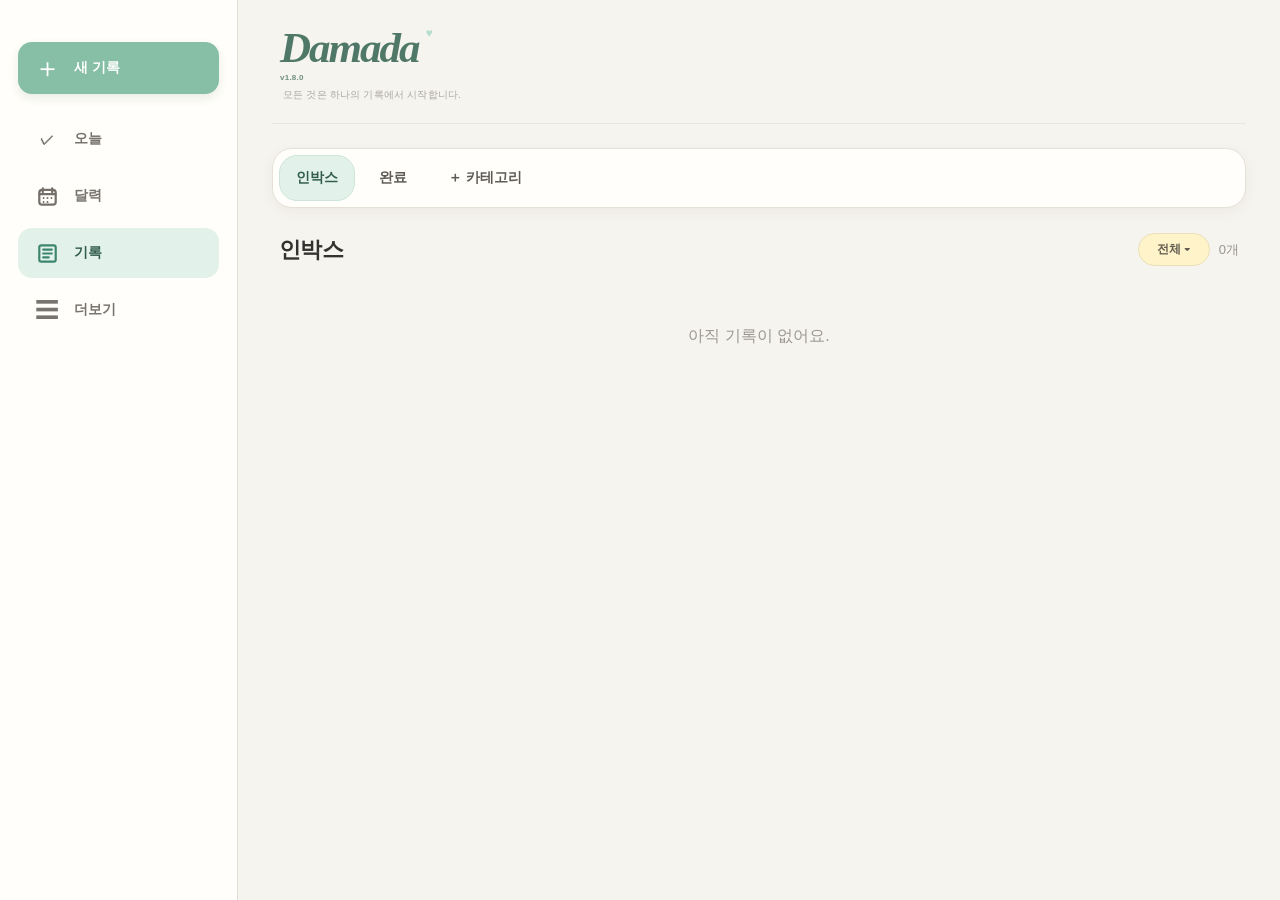
==== index.html @ bddc5efb "Bump today thumbnail assets" ====
<!doctype html><html lang="ko"><head><meta charset="utf-8"><meta name="viewport" content="width=device-width,initial-scale=1,viewport-fit=cover"><meta name="theme-color" content="#abd5c2"><title>담다 v1.8.0</title><link rel="manifest" href="/manifest.webmanifest?v=1305"><link rel="stylesheet" href="/jjongkeep.css?v=1403"><link rel="stylesheet" href="/calendar-insights.css?v=1380"><link rel="stylesheet" href="/mandalart-v142.css?v=1480"><link rel="stylesheet" href="/glass-ui.css?v=1821"><link rel="icon" href="/icons/icon-192.png?v=2"><link rel="apple-touch-icon" href="/icons/icon-192.png?v=2"></head><body><main class="app"><header class="top"><div><h1><span class="brand-name">Damada</span><small>v1.8.0</small></h1><p>모든 것은 하나의 기록에서 시작합니다.</p></div><div class="top-actions"><button id="moreOpen" type="button" aria-label="더보기">⋯</button><button id="thoughtOpen" type="button">생각정리</button><button id="calendarOpen" type="button">달력</button><button id="newRecord" class="primary" type="button">＋ 새 기록</button></div></header><section id="normalView"><nav id="categories" class="categories"></nav><section class="records-head"><strong id="viewTitle">인박스</strong><div class="head-actions"><span id="recordCount">0개</span></div></section></section><section id="todayView" class="today-view hidden"><div class="today-head"><div><strong id="todayTitle">오늘</strong><span id="todayProgress">0 / 0 완료</span></div></div><div id="todayList" class="today-list"></div><div id="todayEmpty" class="empty">오늘 할 일이 없어요.</div></section><section id="thoughtView" class="thought-view hidden"><div class="thought-top"><button id="thoughtBack" type="button">← 돌아가기</button><strong>생각정리</strong></div><div class="thought-intro"><strong>머릿속에 있는 걸 먼저 꺼내세요.</strong><p>정리하려고 하지 말고 생각나는 대로 한 줄씩 적어보세요.</p><div class="thought-timer"><span id="thoughtTimer">03:00</span><button id="thoughtTimerToggle" type="button">시작</button><button id="thoughtTimerReset" type="button">초기화</button></div></div><div id="thoughtInputs" class="thought-inputs"></div><button id="thoughtAdd" type="button">＋ 생각 한 줄 추가</button><button id="thoughtDone" class="primary thought-done" type="button">다 꺼냈어</button></section><section id="calendarView" class="calendar-view hidden"><div class="calendar-top"><button id="calendarBack" type="button">← 돌아가기</button><strong id="calendarTitle"></strong></div><div class="calendar-mode"><button id="calendarMonthMode" class="active" type="button">월간</button><button id="calendarWeekMode" type="button">주간</button></div><div class="calendar-nav"><button id="calendarPrev" type="button">‹</button><strong id="calendarRangeTitle"></strong><button id="calendarNext" type="button">›</button></div><div class="calendar-weekdays"><span>일</span><span>월</span><span>화</span><span>수</span><span>목</span><span>금</span><span>토</span></div><div id="calendarGrid" class="calendar-grid"></div><div class="calendar-list-head"><div class="calendar-list-summary"><strong id="calendarListTitle">이번 달 기록</strong><span id="calendarCount">0개</span></div><div class="calendar-list-actions"><button id="calendarToday" type="button">오늘</button><button id="calendarAdd" class="primary" type="button">＋ 등록</button></div></div></section><div id="bulkBar" class="bulk-bar hidden"><span id="selectedCount">0개 선택</span><button id="bulkCancel" type="button">취소</button><button id="bulkDelete" type="button" class="danger">삭제</button></div><section id="list" class="list"></section><div id="empty" class="empty">아직 기록이 없어요.</div></main><nav class="bottom-nav" aria-label="주요 메뉴"><button id="bottomToday" type="button"><span class="nav-icon">✓</span><span>오늘</span></button><button id="bottomCalendar" type="button"><span class="nav-icon"><svg class="nav-svg" viewBox="0 0 32 32" aria-hidden="true"><rect x="5.5" y="7.5" width="21" height="19" rx="3.5" fill="none" stroke="currentColor" stroke-width="2.2"/><path d="M10 5.5v5M22 5.5v5M5.8 13h20.4" fill="none" stroke="currentColor" stroke-width="2.2" stroke-linecap="round"/><circle cx="11" cy="18" r="1.25" fill="currentColor"/><circle cx="16" cy="18" r="1.25" fill="currentColor"/><circle cx="21" cy="18" r="1.25" fill="currentColor"/><circle cx="11" cy="23" r="1.25" fill="currentColor"/><circle cx="16" cy="23" r="1.25" fill="currentColor"/></svg></span><span>달력</span></button><button id="bottomRecords" class="active" type="button"><span class="nav-icon"><svg class="nav-svg" viewBox="0 0 32 32" aria-hidden="true"><path d="M8 5.5h16a2.5 2.5 0 0 1 2.5 2.5v16a2.5 2.5 0 0 1-2.5 2.5H8A2.5 2.5 0 0 1 5.5 24V8A2.5 2.5 0 0 1 8 5.5Z" fill="none" stroke="currentColor" stroke-width="2.2"/><path d="M10.5 11h11M10.5 16h11M10.5 21h7" fill="none" stroke="currentColor" stroke-width="2.2" stroke-linecap="round"/></svg></span><span>기록</span></button><button id="bottomNew" type="button"><span class="nav-icon">＋</span><span>새 기록</span></button><button id="bottomMore" type="button"><span class="nav-icon">☰</span><span>더보기</span></button></nav><div id="editor" class="modal hidden" role="dialog" aria-modal="true"><div class="editor"><header><strong id="editorTitle">새 기록</strong><div class="editor-header-actions"><button id="closeEditor" type="button" class="round">✕</button><button id="saveRecord" type="button" class="primary">저장</button></div></header><div id="blocks" class="blocks"></div><div class="add-blocks"><button id="addText" type="button">＋ 글</button><label>＋ 사진<input id="addImage" type="file" accept="image/*" multiple hidden></label></div><div class="editor-fields"><label class="today-task-field">오늘 할 일 <span><input id="todayTask" type="checkbox"> 오늘에 표시</span></label><label>반복 <select id="repeatRule"><option value="none">안 함</option><option value="daily">매일</option></select></label><label>카테고리 <select id="categorySelect"><option value="">인박스 (미지정)</option></select></label><label>시작 날짜 · 시간 <input id="recordStartDate" type="datetime-local"></label><label>끝 날짜 · 시간 <input id="recordEndDate" type="datetime-local"></label></div><footer><button id="deleteRecord" type="button" class="danger">삭제</button></footer></div></div><div id="categoryDialog" class="modal hidden"><div class="category-dialog"><header><strong>카테고리 관리</strong><button id="closeCategories" type="button" class="round">✕</button></header><div id="categoryManage"></div><div class="category-new"><input id="newCategoryName" placeholder="새 카테고리 이름"><button id="addCategory" type="button" class="primary">추가</button></div></div></div><div id="toast" class="toast"></div><script src="/jjongkeep.js?v=1363"></script><script src="/card-tools.js?v=1371"></script><script src="/today-view.js?v=1004"></script><script src="/card-view.js?v=1820"></script><script src="/swipe-calendar.js?v=1620"></script><script src="/thought-organizer.js?v=1303"></script><script src="/date-picker.js?v=1341"></script><script src="/mandalart.js?v=14110"></script><script src="/more-tools.js?v=1810"></script><script>(()=>{const grid=document.getElementById('calendarGrid');if(grid){const sync=()=>grid.querySelectorAll('.day-count').forEach(el=>{const n=parseInt(el.textContent,10);if(Number.isFinite(n))el.dataset.count=String(n)});new MutationObserver(sync).observe(grid,{childList:true,subtree:true});sync()}const records=document.getElementById('bottomRecords'),calendar=document.getElementById('bottomCalendar'),newBtn=document.getElementById('bottomNew'),more=document.getElementById('bottomMore');const setActive=name=>{records?.classList.toggle('active',name==='records');calendar?.classList.toggle('active',name==='calendar')};records?.addEventListener('click',()=>{if(!document.getElementById('calendarView')?.classList.contains('hidden'))document.getElementById('calendarBack')?.click();else if(!document.getElementById('thoughtView')?.classList.contains('hidden'))document.getElementById('thoughtBack')?.click();setActive('records')});calendar?.addEventListener('click',()=>{if(document.getElementById('calendarView')?.classList.contains('hidden'))document.getElementById('calendarOpen')?.click();setActive('calendar')});newBtn?.addEventListener('click',()=>document.getElementById('newRecord')?.click());more?.addEventListener('click',()=>document.getElementById('moreOpen')?.click());document.getElementById('calendarOpen')?.addEventListener('click',()=>{setActive('calendar');requestAnimationFrame(()=>window.scrollTo({top:0,left:0,behavior:'auto'}))});document.getElementById('calendarBack')?.addEventListener('click',()=>setActive('records'))})();</script></body></html>
---- jjongkeep.css ----
*{box-sizing:border-box}html,body{margin:0;background:#f6f7f3;color:#202521;font-family:Arial,'Noto Sans KR',sans-serif}button,input,textarea,select{font:inherit}.app{max-width:760px;margin:auto;padding:20px 14px 80px}.top{display:flex;justify-content:space-between;gap:12px;align-items:center}.top h1{margin:0;font-size:29px}.top small{font-size:14px;color:#8a918c}.top p{margin:5px 0;color:#747d76;font-size:13px}.top-actions{display:flex;gap:7px;align-items:center;flex-wrap:nowrap}.top-actions>button{height:42px;white-space:nowrap;display:flex;align-items:center;justify-content:center}.top-actions>button:not(.primary){border:1px solid #dce2dc;background:#fff;border-radius:14px;padding:0 13px;font-weight:800;color:#536057}.top-actions>.primary{padding:0 14px}.primary{border:0;background:#234734;color:#fff;border-radius:14px;padding:11px 14px;font-weight:800}.danger{border:0;background:#f8e8e8;color:#8a3434;border-radius:12px;padding:10px}.categories{display:flex;gap:7px;overflow-x:auto;overflow-y:hidden;margin:18px 0 12px;scrollbar-width:none;-ms-overflow-style:none}.categories::-webkit-scrollbar{display:none;width:0;height:0}.categories button{white-space:nowrap;border:1px solid #dce2dc;background:#fff;border-radius:999px;padding:9px 12px;font-weight:800;color:#536057}.categories button.active{background:#234734;color:#fff;border-color:#234734}.records-head{display:flex;justify-content:space-between;align-items:center;margin:16px 2px 10px}.records-head span{font-size:13px;color:#7c847e}.head-actions{display:flex;align-items:center;gap:9px}.priority-filter{min-width:72px;border:1px solid #dce2dc;background:#fff;border-radius:999px;padding:7px 10px;font-size:12px;font-weight:800;color:#536057}.priority-hidden{display:none!important}.bulk-bar{display:flex;align-items:center;justify-content:flex-end;gap:8px;margin:8px 0 12px;position:sticky;top:8px;z-index:30;background:#f6f7f3;padding:8px;border-radius:12px}.bulk-bar span{margin-right:auto;font-weight:800}.bulk-bar button{border:1px solid #dce2dc;background:#fff;border-radius:10px;padding:8px 11px}.list{display:grid;gap:11px}.record{position:relative;background:#fff;border:1px solid #dfe5df;border-radius:19px;padding:14px;transition:border-color .15s,box-shadow .15s}.record.selected{border:2px solid #234734;box-shadow:0 0 0 3px rgba(35,71,52,.12)}.record-content{overflow:hidden}.record-content.card-view-pending{max-height:260px}.record-content.collapsible.collapsed{max-height:260px;position:relative}.record-content.collapsible.collapsed:after{content:'';position:absolute;left:0;right:0;bottom:0;height:48px;background:linear-gradient(transparent,#fff);pointer-events:none}.block-text{white-space:pre-wrap;line-height:1.62;font-size:16px;margin:3px 0 10px;overflow-wrap:anywhere}.block-text a{color:#163eaa}.block-image{display:block;width:100%;max-height:480px;object-fit:contain;background:#f2f4f2;border-radius:13px;margin:8px 0}.card-photo-strip{display:flex;overflow-x:auto;overflow-y:hidden;gap:8px;scroll-snap-type:x mandatory;overscroll-behavior-x:contain;touch-action:pan-x pan-y;margin:0 0 10px;scrollbar-width:none}.card-photo-strip::-webkit-scrollbar{display:none}.card-photo-strip .block-image{flex:0 0 100%;width:100%;margin:0;scroll-snap-align:start;scroll-snap-stop:always}.meta{font-size:11px;color:#8b928d;margin-top:10px}.card-actions{display:flex;justify-content:flex-end;gap:7px;flex-wrap:wrap;margin-top:12px}.card-actions button{border:1px solid #dce2dc;background:#f8faf8;border-radius:999px;padding:8px 11px;font-weight:800;font-size:13px}.card-actions .priority-quick{width:58px;text-align:center;padding-left:6px;padding-right:6px}.card-actions .priority-quick[data-priority="4"]{background:#fbe5e5;border-color:#e5a4a4;color:#9b2929}.card-actions .priority-quick[data-priority="3"]{background:#fff0dd;border-color:#e8bd83;color:#8b5615}.card-actions .priority-quick[data-priority="2"]{background:#fff8d9;border-color:#dfcf7b;color:#77651a}.card-actions .priority-quick[data-priority="1"]{background:#e9f3ea;border-color:#a9c9ad;color:#3e6844}.card-actions .priority-quick[data-priority="0"]{background:#f2f3f2;border-color:#d5d9d6;color:#7a827c}.card-select{display:flex;align-items:center;gap:6px;margin-bottom:10px;font-size:13px;font-weight:800;color:#536057}.empty{text-align:center;color:#858d87;padding:50px}.hidden{display:none!important}.thought-view{margin-top:18px}.thought-top{display:flex;align-items:center;gap:12px;margin-bottom:14px}.thought-top button,.thought-timer button,.thought-view>button{border:1px solid #dce2dc;background:#fff;border-radius:12px;padding:10px 12px;font-weight:800;color:#536057}.thought-top strong{font-size:20px}.thought-intro{background:#fff;border:1px solid #dfe5df;border-radius:19px;padding:17px;margin-bottom:12px}.thought-intro>strong{font-size:18px}.thought-intro p,.thought-sort-head p{color:#747d76;line-height:1.55;margin:7px 0 14px}.thought-timer{display:flex;align-items:center;gap:8px}.thought-timer span{font-size:25px;font-weight:800;margin-right:auto;font-variant-numeric:tabular-nums}.thought-inputs{display:grid;gap:10px}.thought-dump{width:100%;min-height:48vh;resize:vertical;border:1px solid #dce2dc;background:#fff;border-radius:18px;padding:16px;line-height:1.75;font-size:17px;outline:0}.thought-sort-head{padding:6px 3px}.thought-sort-head strong{font-size:18px}.thought-sort-card{background:#fff;border:1px solid #dfe5df;border-radius:17px;padding:12px;transition:.2s}.thought-sort-card.needs-choice{border-color:#b95b5b;box-shadow:0 0 0 3px #f5dede}.thought-sort-text{width:100%;border:0;resize:vertical;min-height:55px;outline:0;line-height:1.55;background:transparent}.thought-sort-options{display:flex;gap:6px;flex-wrap:wrap;margin-top:8px}.thought-sort-options button{border:1px solid #dce2dc;background:#f8faf8;border-radius:999px;padding:8px 10px;font-size:12px;font-weight:800;color:#536057}.thought-sort-options button.active{background:#234734;color:#fff;border-color:#234734}.thought-view>#thoughtAdd{width:100%;margin-top:9px}.thought-view>#thoughtDone{display:block;width:100%;margin-top:16px;background:#234734;color:#fff;border-color:#234734;padding:14px}.calendar-view{margin-top:18px}.calendar-top,.calendar-nav,.calendar-mode,.calendar-list-head{display:flex;align-items:center;gap:8px}.calendar-top{flex-wrap:wrap}.calendar-top #calendarTitle{margin-right:auto;font-size:18px}.calendar-top button,.calendar-nav button,.calendar-mode button{border:1px solid #dce2dc;background:#fff;border-radius:11px;padding:9px 11px;font-weight:800;color:#536057}.calendar-top .primary{background:#234734;color:#fff;border-color:#234734}.calendar-mode{margin:14px 0 8px}.calendar-mode button.active{background:#234734;color:#fff;border-color:#234734}.calendar-nav{justify-content:space-between;margin:10px 0}.calendar-nav strong{font-size:19px}.calendar-weekdays,.calendar-grid{display:grid;grid-template-columns:repeat(7,1fr);gap:4px}.calendar-weekdays span{text-align:center;font-size:11px;color:#89908b;padding:5px 0}.calendar-day{min-height:52px;border:1px solid #e1e6e1;background:#fff;border-radius:11px;padding:6px 3px 15px;text-align:center;position:relative}.calendar-day.other{opacity:.38}.calendar-day.today{border-color:#234734}.calendar-day.selected{background:#e8f0ea;border-color:#234734;font-weight:800}.calendar-day.has-record:after{content:'';position:absolute;width:5px;height:5px;border-radius:50%;background:#234734;left:50%;bottom:5px;transform:translateX(-50%)}.calendar-day .day-count{position:absolute;left:2px;right:2px;bottom:7px;display:block;font-size:8px;line-height:1;color:#6e776f;margin:0;white-space:nowrap}.calendar-day.has-record .day-count{bottom:13px}.calendar-list-head{justify-content:space-between;margin:18px 2px 10px}.calendar-list-head span{font-size:13px;color:#7c847e}.modal{position:fixed;inset:0;z-index:80;background:#10151070;display:flex;align-items:center;justify-content:center;padding:10px}.modal>.editor{width:100vw;max-width:none;height:100dvh;max-height:none;overflow:hidden;background:#fff;border-radius:0;padding:0;box-shadow:none;display:grid;grid-template-rows:auto 1fr auto}.editor>header{display:flex;justify-content:space-between;align-items:center;margin:0;padding:max(16px,env(safe-area-inset-top)) 18px 12px;border-bottom:1px solid #edf0ed}.editor>header strong{font-size:22px}.editor>header .round{width:42px;height:42px;font-size:20px}.editor-header-actions{display:flex;align-items:center;gap:8px}.editor-header-actions #saveRecord{height:42px;padding:0 16px;white-space:nowrap}.editor>.blocks{display:grid;align-content:start;gap:12px;max-height:none;overflow:auto;padding:18px 18px 12px}.edit-block{border:1px solid #e1e5e1;border-radius:15px;padding:11px;background:#fafbfa}.edit-block textarea{width:100%;min-height:32vh;border:0;background:transparent;outline:0;resize:vertical;line-height:1.7;font-size:18px}.edit-block img{width:100%;max-height:42vh;object-fit:contain}.block-controls{display:flex;justify-content:flex-end;gap:5px;margin-top:5px}.block-controls button{border:0;background:#edf1ed;border-radius:9px;padding:7px 10px}.editor>.add-blocks,.editor>.editor-fields,.editor>footer{margin-left:18px;margin-right:18px}.add-blocks{display:flex;gap:8px;margin-top:10px;margin-bottom:10px}.add-blocks button,.add-blocks label{flex:1;text-align:center;border:1px dashed #aebbb1;background:#f5f8f5;border-radius:13px;padding:11px;font-weight:800}.editor-fields{display:grid;grid-template-columns:1fr 1fr;gap:8px}.editor-fields label{font-size:12px;font-weight:800;color:#68716a}.editor-fields select,.editor-fields input{display:block;width:100%;margin-top:5px;padding:10px;border:1px solid #dce2dc;border-radius:11px;background:#fff}.editor>footer{display:flex;justify-content:flex-start;gap:10px;margin-top:12px;margin-bottom:0;padding:12px 0 calc(12px + env(safe-area-inset-bottom));background:#fff;border-top:1px solid #e8ece8}.category-dialog{width:min(680px,100%);max-height:94vh;overflow:auto;background:#fff;border-radius:22px;padding:17px;box-shadow:0 25px 80px #0004}.category-dialog header{display:flex;justify-content:space-between;align-items:center;margin-bottom:14px}.round{border:0;border-radius:50%;width:38px;height:38px;background:#edf1ed}.cat-row{display:flex;gap:7px;margin:7px 0}.cat-row input,.category-new input{flex:1;padding:10px;border:1px solid #dce2dc;border-radius:11px}.cat-row button{border:0;border-radius:10px;padding:8px;background:#f8e8e8;color:#8a3434}.category-new{display:flex;gap:7px;margin-top:14px}.damda-date-picker{position:fixed;inset:0;z-index:180;background:#10151070;display:flex;align-items:flex-end;justify-content:center}.damda-date-box{width:min(680px,100%);background:#fff;border-radius:24px 24px 0 0;padding:18px 16px calc(18px + env(safe-area-inset-bottom));box-shadow:0 -12px 45px #0002}.damda-date-box>header,.damda-date-box>footer,.dp-nav,.dp-time,.dp-time>div{display:flex;align-items:center}.damda-date-box>header{justify-content:space-between;margin-bottom:12px}.damda-date-box>header strong{font-size:19px}.damda-date-box>header button,.dp-nav button{border:0;background:#edf1ed;border-radius:50%;width:38px;height:38px;font-weight:800}.dp-nav{justify-content:space-between;margin-bottom:8px}.dp-nav strong{font-size:18px}.dp-week,.dp-grid{display:grid;grid-template-columns:repeat(7,1fr);gap:4px}.dp-week span{text-align:center;color:#89908b;font-size:11px;padding:6px 0}.dp-grid button{border:0;background:#fff;border-radius:50%;aspect-ratio:1;min-height:38px;font-weight:700}.dp-grid button.other{color:#c1c6c2}.dp-grid button.selected{background:#234734;color:#fff}.dp-time{justify-content:space-between;border-top:1px solid #edf0ed;margin-top:10px;padding:14px 2px}.dp-time>div{gap:7px}.dp-time select{padding:10px;border:1px solid #dce2dc;border-radius:11px;background:#fff}.damda-date-box>footer{gap:8px}.damda-date-box>footer button{flex:1;border:1px solid #dce2dc;background:#fff;border-radius:13px;padding:12px;font-weight:800}.damda-date-box>footer .primary{background:#234734;color:#fff;border-color:#234734}.quick-sheet-wrap{position:fixed;inset:0;z-index:150;background:#10151070;display:flex;align-items:flex-end;justify-content:center}.quick-sheet{width:min(680px,100%);background:#fff;border-radius:22px 22px 0 0;padding:18px;display:grid;gap:9px;max-height:75vh;overflow:auto}.quick-sheet strong{font-size:18px;margin:2px 3px 6px}.quick-sheet button{border:1px solid #dce2dc;background:#fff;border-radius:13px;padding:13px;text-align:left;font-weight:800}.quick-sheet button.active{background:#e8f0ea;border-color:#234734;color:#234734}.quick-sheet .quick-sheet-cancel{text-align:center;margin-top:4px;background:#f5f6f4}.more-overlay{position:fixed;inset:0;z-index:220;background:#10151070;display:flex;align-items:flex-end;justify-content:center}.more-panel{width:min(680px,100%);max-height:88dvh;overflow:auto;background:#f9faf8;border-radius:24px 24px 0 0;padding:18px 16px calc(18px + env(safe-area-inset-bottom));box-shadow:0 -12px 45px #0002}.more-panel>header{display:flex;align-items:center;justify-content:space-between;margin-bottom:14px}.more-panel>header strong{font-size:19px}.more-menu,.more-manage{display:grid;gap:9px}.more-menu button,.more-manage button,.more-manage label{border:1px solid #dce2dc;background:#fff;border-radius:14px;padding:14px;text-align:left;font-weight:800;color:#39463e}.more-search input{width:100%;border:1px solid #dce2dc;background:#fff;border-radius:14px;padding:13px 14px;outline:0;font-size:16px}.more-search-result{display:grid;gap:9px;margin-top:12px}.more-search-result>p,.more-manage p,.more-manage small{color:#747d76;line-height:1.55}.search-hit{background:#fff;border:1px solid #dfe5df;border-radius:15px;padding:13px}.search-hit>div{white-space:pre-wrap;line-height:1.55;max-height:150px;overflow:hidden}.search-hit small{display:block;color:#8b928d;margin-top:8px}.more-manage label{cursor:pointer}.mandalart-overlay{position:fixed;inset:0;z-index:230;background:#f6f7f3;overflow:auto}.mandalart-panel{max-width:760px;min-height:100dvh;margin:auto;padding:18px 14px 30px}.mandalart-panel>header{display:flex;align-items:center;gap:12px;margin-bottom:14px}.mandalart-panel>header button{border:1px solid #dce2dc;background:#fff;border-radius:12px;padding:10px 12px;font-weight:800;color:#536057}.mandalart-panel>header div{display:grid;gap:2px}.mandalart-panel>header strong{font-size:21px}.mandalart-panel>header small,.mandalart-save{color:#7c847e}.mandalart-scroll{overflow:auto;border-radius:16px;background:#dfe5df;padding:2px}.mandalart-grid{display:grid;grid-template-columns:repeat(9,92px);grid-template-rows:repeat(9,92px);gap:2px;width:max-content}.mandalart-grid textarea{width:92px;height:92px;border:0;background:#fff;resize:none;padding:7px;font-size:12px;line-height:1.35;outline:0}.mandalart-grid textarea:focus{box-shadow:inset 0 0 0 2px #234734}.mandalart-grid .mandalart-core{background:#e8f0ea;font-weight:800}.mandalart-grid .mandalart-goal{background:#234734;color:#fff;font-weight:800}.mandalart-grid .mandalart-goal::placeholder{color:#dce8df}.mandalart-save{text-align:center;font-size:12px;margin:12px 0}.toast{position:fixed;left:50%;bottom:24px;transform:translateX(-50%) translateY(20px);background:#1f2b23;color:#fff;padding:11px 15px;border-radius:999px;opacity:0;transition:.2s;z-index:200;font-size:14px;font-weight:700}.toast.show{opacity:1;transform:translateX(-50%)}@media(max-width:480px){.editor-fields{grid-template-columns:1fr}.top p{display:none}.top{align-items:flex-start}.top-actions{flex-wrap:nowrap;justify-content:flex-end;gap:5px}.top-actions>button{height:38px;padding:0 8px!important;font-size:12px}.top-actions>#moreOpen{min-width:34px;padding:0 7px!important}.modal{padding:0}.category-dialog{border-radius:22px 22px 0 0;max-height:92vh}.editor>.blocks{padding-left:14px;padding-right:14px}.editor>.add-blocks,.editor>.editor-fields,.editor>footer{margin-left:14px;margin-right:14px}.calendar-day{min-height:50px;padding-bottom:15px}.calendar-top #calendarTitle{width:100%;order:-1}.mandalart-grid{grid-template-columns:repeat(9,82px);grid-template-rows:repeat(9,82px)}.mandalart-grid textarea{width:82px;height:82px;font-size:11px;padding:6px}}
.today-view{margin-top:18px}.today-head{margin:4px 2px 14px}.today-head>div{display:flex;align-items:end;justify-content:space-between;gap:12px}.today-head strong{font-size:24px}.today-head span{font-size:13px;color:#7c847e}.today-list{display:grid;gap:9px}.today-item{display:flex;align-items:flex-start;gap:11px;background:#fff;border:1px solid #dfe5df;border-radius:16px;padding:13px}.today-check{flex:0 0 28px;width:28px;height:28px;border:1px solid #b8c4bb;background:#fff;border-radius:9px;font-weight:900;color:#234734}.today-item.done{opacity:.58}.today-item.done .today-text{text-decoration:line-through}.today-body{min-width:0;flex:1}.today-text{white-space:pre-wrap;overflow-wrap:anywhere;line-height:1.5;font-weight:700}.today-meta{font-size:11px;color:#8b928d;margin-top:5px}.today-open{border:0;background:transparent;color:#68716a;padding:4px 0;font-size:12px;font-weight:800}.today-task-field span{display:flex;align-items:center;gap:7px;margin-top:8px;padding:9px 10px;border:1px solid #dce2dc;border-radius:11px;background:#fff;font-size:14px;color:#39463e}.today-task-field input{width:auto!important;margin:0!important}.bottom-nav{grid-template-columns:repeat(5,1fr)!important}.today-thumb{display:block;width:72px;height:72px;object-fit:cover;border-radius:11px;background:#f2f4f2;margin:0 0 8px}
---- calendar-insights.css ----
/* Calendar layout: month stays compact; week becomes a larger detail surface. */
.calendar-view:has(#calendarWeekMode.active) .calendar-day{min-height:96px;padding-top:10px;padding-bottom:22px}
.calendar-view:has(#calendarWeekMode.active) .calendar-day>span{display:block;font-size:17px;font-weight:800}

/* Record presence is expressed by one quiet circular count badge. */
.calendar-day.has-record:after{display:none!important}
.calendar-day .priority-alert{display:none!important}
.calendar-day .day-count{position:absolute;left:50%!important;right:auto!important;bottom:5px!important;transform:translateX(-50%);display:flex!important;align-items:center;justify-content:center;width:18px;height:18px;border-radius:50%;margin:0!important;background:#e8f0ea;color:#315740;font-size:0!important;line-height:1;font-weight:800;white-space:nowrap}
.calendar-day .day-count::before{content:attr(data-count);font-size:9px}
.calendar-day:has(.priority-alert) .day-count{background:#f4dddd;color:#9b2929}

.calendar-view:has(#calendarWeekMode.active) .calendar-day .day-count{bottom:8px!important;width:21px;height:21px}
.calendar-view:has(#calendarWeekMode.active) .calendar-day .day-count::before{font-size:10px}
@media(max-width:480px){.calendar-view:has(#calendarWeekMode.active) .calendar-day{min-height:88px;padding-left:2px;padding-right:2px}.calendar-view:has(#calendarWeekMode.active) .calendar-day>span{font-size:16px}}
---- mandalart-v142.css ----
.mandalart-start{max-width:560px;margin:34px auto}.mandalart-start-card{background:#fff;border:1px solid #dfe5df;border-radius:22px;padding:24px 20px;display:grid;gap:13px}.mandalart-start-card>span{width:max-content;background:#e8f0ea;color:#234734;border-radius:999px;padding:6px 10px;font-size:12px;font-weight:900}.mandalart-start-card>strong{font-size:22px;line-height:1.4}.mandalart-start-card>p{margin:0;color:#68716a;line-height:1.6}.mandalart-main-input{width:100%;min-height:150px;border:2px solid #dce2dc;border-radius:17px;padding:18px;resize:none;outline:0;font-size:20px;font-weight:800;line-height:1.5;background:#fafbfa}.mandalart-main-input:focus{border-color:#234734}.mandalart-next{width:100%;padding:14px}.mandalart-focus-grid{display:grid!important;grid-template-columns:repeat(3,minmax(0,1fr))!important;gap:5px!important;width:100%!important;max-width:560px!important;margin:14px auto!important}.mandalart-cell{position:relative;aspect-ratio:1/1;min-width:0;border:1px solid rgba(70,80,72,.28);overflow:hidden}.mandalart-cell textarea{position:absolute!important;inset:0!important;width:100%!important;height:100%!important;min-height:0!important;margin:0!important;border:0!important;padding:0 10px!important;resize:none!important;background:transparent!important;text-align:center!important;font-size:clamp(13px,3.8vw,18px)!important;font-weight:700!important;line-height:1.35!important;outline:0!important;align-content:center!important}.mandalart-cell textarea::placeholder{text-align:center}.mandalart-cell.mandalart-core textarea{font-size:clamp(16px,4.5vw,21px)!important;font-weight:850!important;line-height:1.28!important}.mandalart-cell.mandalart-goal textarea{color:#fff!important;font-size:clamp(18px,5vw,23px)!important;font-weight:900!important;line-height:1.25!important}.mandalart-cell.mandalart-goal textarea::placeholder{color:#dce8df}.mandalart-enter,.mandalart-record{position:absolute!important;right:5px!important;bottom:5px!important;z-index:5!important;width:30px!important;height:30px!important;min-width:30px!important;border:1px solid rgba(64,80,71,.18)!important;border-radius:50%!important;background:#fff!important;color:#234734!important;font-weight:900!important;font-size:21px!important;line-height:28px!important;padding:0!important;text-align:center!important;box-shadow:0 2px 7px #0003!important;display:block!important}.mandalart-record{font-size:18px!important}.mandalart-all-wrap{overflow:auto!important;margin-top:12px}.mandalart-all-grid{display:grid!important;grid-template-columns:repeat(9,78px)!important;grid-template-rows:repeat(9,78px)!important;gap:2px!important;width:max-content!important}.mandalart-all-grid .mandalart-cell{width:78px;height:78px;aspect-ratio:auto}.mandalart-all-grid .mandalart-cell textarea{font-size:10px!important;padding:0 5px!important}.mandalart-all-grid .mandalart-cell.mandalart-core textarea{font-size:12px!important;font-weight:850!important}.mandalart-all-grid .mandalart-cell.mandalart-goal textarea{font-size:14px!important;font-weight:900!important}.mandalart-all-grid .mandalart-enter,.mandalart-all-grid .mandalart-record{display:none!important}.mandalart-hint{max-width:560px;margin:14px auto 4px;line-height:1.55;color:#536057;background:#fff;border:1px solid #e1e6e1;border-radius:14px;padding:12px 14px}.mandalart-up{display:block;max-width:560px;margin:9px auto;border:1px solid #dce2dc;background:#fff;border-radius:11px;padding:9px 11px;font-weight:800;color:#536057}.mandalart-panel>header{justify-content:space-between}.mandalart-toggle{margin-left:auto}@media(max-width:480px){.mandalart-start{margin-top:22px}.mandalart-start-card{padding:20px 16px}.mandalart-start-card>strong{font-size:20px}.mandalart-main-input{min-height:130px;font-size:18px}.mandalart-focus-grid{gap:3px!important}.mandalart-cell textarea{padding:0 7px!important;font-size:14px!important}.mandalart-cell.mandalart-core textarea{font-size:17px!important}.mandalart-cell.mandalart-goal textarea{font-size:19px!important}.mandalart-enter,.mandalart-record{width:27px!important;height:27px!important;min-width:27px!important;line-height:25px!important;right:4px!important;bottom:4px!important}.mandalart-all-grid{grid-template-columns:repeat(9,70px)!important;grid-template-rows:repeat(9,70px)!important}.mandalart-all-grid .mandalart-cell{width:70px;height:70px}.mandalart-all-grid .mandalart-cell.mandalart-core textarea{font-size:11px!important}.mandalart-all-grid .mandalart-cell.mandalart-goal textarea{font-size:13px!important}}
---- glass-ui.css ----
/* 담다 Stationery Pastel UI — visual overrides only; lightweight rendering */
:root{--bg:#fbfaf6;--paper:#fffefa;--ink:#333333;--muted:#85827d;--mint:#abd5c2;--mint-soft:#e3f1eb;--pink:#f6b7c3;--blue:#bfddf0;--yellow:#f7e488;--line:#e8e4dc;--shadow:0 5px 14px rgba(65,61,54,.05),0 1px 3px rgba(65,61,54,.025);--soft-shadow:0 2px 7px rgba(65,61,54,.04)}
html,body{background:var(--bg);color:var(--ink)}body{background-image:linear-gradient(180deg,#fffefa 0,#faf8f3 390px)}.app{max-width:780px;padding:8px 16px 126px}
.top{position:relative;min-height:106px;padding:18px 18px 12px;border:0;background:transparent;box-shadow:none;text-align:center;display:flex;align-items:center;justify-content:center}.top>div:first-child{width:100%;display:flex;flex-direction:column;align-items:center;justify-content:center;gap:4px}.top h1{display:flex;flex-direction:column;align-items:center;gap:4px;margin:0;color:#4f7868}.top h1>.brand-name{font-family:"Segoe Script","Brush Script MT","Snell Roundhand","URW Chancery L",cursive;font-size:40px;line-height:.95;font-weight:600;font-style:italic;letter-spacing:-2px}.top h1>.brand-name::after{content:"♥";display:inline-block;margin-left:7px;color:#b5ddd0;font-family:Arial,sans-serif;font-size:12px;font-style:normal;vertical-align:top}.top small{font-size:8px;font-weight:750;letter-spacing:.25px;color:#6e8e81}.top p{margin:2px 0 0;color:#aaa7a1;font-size:9.5px;line-height:1.35;letter-spacing:.2px}.top::before,.top::after{content:none!important;display:none!important}.top-actions{display:none!important}
.categories{margin:0;padding:6px;border:1px solid #e5e1d9;border-radius:20px;background:#fffefa;box-shadow:0 4px 13px rgba(65,61,54,.06);min-height:58px;display:flex;align-items:center}.categories button{min-height:46px;box-shadow:none;border-color:transparent;background:transparent;padding:9px 16px;color:#5e5a56;font-size:14px;font-weight:800}.categories button.active{background:var(--mint-soft);color:#315d4d;border-color:#cce4d9;border-radius:18px;box-shadow:none}.records-head{margin-top:22px;padding:0 5px}.records-head strong{font-size:22px;letter-spacing:-.7px;color:#343230}.records-head span{font-size:13px;color:#98948e}.priority-filter{border:1px solid #eadfba;background:#fff4c9;border-radius:999px;box-shadow:none;color:#625d50}
.list{gap:16px}.record{background:#fffefa;border:2px solid #e7e2d8;box-shadow:var(--shadow);border-radius:22px;padding:18px}.record[data-priority="0"]{border-color:#e7e2d8}.record[data-priority="1"]{border-color:var(--mint)}.record[data-priority="2"]{border-color:var(--blue)}.record[data-priority="3"]{border-color:var(--yellow)}.record[data-priority="4"]{border-color:var(--pink)}.record.selected{border-color:#88bba4}.record-content.collapsible.collapsed:after{background:linear-gradient(transparent,#fffefa)}.block-text{color:#393734;line-height:1.68}.block-image{border-radius:17px;background:#f5f2ec}.card-photo-wrap{position:relative}.card-photo-nav{display:none}.meta{color:#9a9690}.card-actions{margin-top:10px;gap:6px;align-items:center}.card-actions button{min-height:34px;height:34px;padding:4px 11px;border:1px solid #e6e1d8;background:#f8f5ef;box-shadow:none;color:#56524d;border-radius:11px;font-weight:800;line-height:1.05}.card-actions button:nth-child(2){background:#f2f3f2}.card-actions button:nth-child(3){background:#fff4c9;border-color:#efe2aa}.card-actions button:nth-child(4){background:#e6f0f7;border-color:#d4e5ef}
.calendar-view{margin-top:7px}.calendar-top{display:none!important}.calendar-mode{width:max-content;margin:0 auto 12px!important;padding:3px;gap:2px!important;border:1px solid #e5e1d9;border-radius:13px;background:#f5f2ec}.calendar-mode button{min-width:70px;height:32px;padding:0 15px!important;border:0!important;border-radius:10px!important;background:transparent!important;color:#858079!important;box-shadow:none!important;font-size:12px}.calendar-mode button.active{background:#e3f1eb!important;color:#3f6e5d!important;box-shadow:none!important}.calendar-nav{margin:1px 2px 11px!important;display:grid!important;grid-template-columns:34px 1fr 34px;align-items:center;gap:8px}.calendar-nav strong{text-align:center;font-size:19px!important;color:#3b3936}.calendar-nav button{width:34px;height:34px;padding:0!important;border:1px solid #e7e2d8!important;border-radius:50%!important;background:#fffefa!important;color:#5c766c!important;box-shadow:none!important;font-size:23px;font-weight:500;line-height:1}.calendar-weekdays{margin-top:1px}.calendar-day{border-color:#d9e7ee!important;background:#fbfdff!important}.calendar-day.today{border-color:#d9e7ee!important;background:#fbfdff!important;box-shadow:none!important}.calendar-day.selected{border-color:#86bea6!important;background:#fbfdff!important;box-shadow:inset 0 0 0 1px #86bea6!important;font-weight:800}.calendar-list-head{margin:14px 0 12px!important;padding:12px 13px!important;min-height:58px;display:flex!important;align-items:center!important;justify-content:space-between!important;gap:10px;border:1px solid #ebe7df;border-radius:18px;background:#fffefa;box-shadow:0 3px 10px rgba(65,61,54,.045)}.calendar-list-summary{min-width:0;display:flex;align-items:center;gap:8px}.calendar-list-summary strong{font-size:16px!important;color:#383633;white-space:nowrap}.calendar-list-summary #calendarCount{min-width:28px;height:28px;padding:0 8px;display:inline-flex;align-items:center;justify-content:center;border-radius:999px;background:#dff0e8;color:#477565;font-size:12px!important;font-weight:800;white-space:nowrap}.calendar-list-actions{display:flex;align-items:center;gap:7px;margin-left:auto}.calendar-list-actions button{height:34px!important;min-height:34px;padding:0 13px!important;border-radius:12px!important;box-shadow:none!important;font-size:12px;font-weight:800;white-space:nowrap}.calendar-list-actions #calendarToday{border:1px solid #b9dece!important;background:#fffefa!important;color:#4d9b7e!important}.calendar-list-actions #calendarAdd{border:1px solid #86bea6!important;background:#86bea6!important;color:#fff!important;padding:0 14px!important}
.bottom-nav{position:fixed;z-index:70;left:50%;bottom:calc(8px + env(safe-area-inset-bottom));transform:translateX(-50%);width:min(calc(100% - 20px),760px);height:76px;padding:8px 6px;display:grid;grid-template-columns:repeat(4,1fr);gap:4px;border:1px solid #e1ddd5;border-radius:24px;background:#fffefa;box-shadow:0 8px 24px rgba(65,61,54,.13)}.bottom-nav button{min-width:0;border:0;background:transparent;color:#77736e;font-family:inherit;font-size:11px;font-weight:800;display:flex;flex-direction:column;align-items:center;justify-content:center;gap:5px}.bottom-nav button .nav-icon{width:27px;height:27px;display:flex;align-items:center;justify-content:center;line-height:1;color:currentColor}.bottom-nav button.active{color:#3d866e}.bottom-nav #bottomNew{position:relative;color:#3d866e;overflow:visible}.bottom-nav #bottomNew .nav-icon{width:54px;height:54px;margin-top:-32px;margin-bottom:0;border:4px solid #fffefa;border-radius:50%;background:#86bea6;color:#fff;font-size:34px;font-weight:300;box-shadow:0 4px 12px rgba(70,110,92,.2)}.bottom-nav #bottomMore .nav-icon{font-size:23px;font-weight:500;line-height:.9;transform:scaleX(1.05)}.bottom-nav button:active,.categories button:active{transform:translateY(1px)}
.nav-svg{width:26px;height:26px;display:block;overflow:visible}.nav-svg *{vector-effect:non-scaling-stroke}.nav-heart{fill:#86bea6;stroke:none}.bottom-nav #bottomCalendar .nav-svg{color:#756f6a}.bottom-nav #bottomRecords.active .nav-svg{color:#3d866e}.bottom-nav #bottomCalendar.active{color:#3d866e}.bottom-nav #bottomCalendar.active .nav-svg{color:#3d866e}.bottom-nav #bottomCalendar.active .nav-sprout{stroke:#86bea6}
.bulk-bar{border-color:#efd3d8!important;background:#fbe2e6!important}.thought-intro,.thought-sort-card{border-color:#efd3d8!important;background:#fffafa!important}.category-dialog,.damda-date-box,.quick-sheet,.more-panel{border-color:#e7e2d8!important;background:#fffefa!important;box-shadow:var(--shadow)}.empty{color:#9b9791}.toast{border-radius:12px}
/* PC workspace: same app and data, desktop-only layout */
@media(min-width:1000px){body{background:#f6f4ee;background-image:none}.app{box-sizing:border-box;width:calc(100% - 238px);max-width:1180px;min-height:100vh;margin:0 0 0 238px;padding:26px 34px 70px}.top{min-height:92px;padding:2px 8px 22px;justify-content:flex-start;text-align:left;border-bottom:1px solid #ebe6dd}.top>div:first-child{width:auto;align-items:flex-start}.top h1{align-items:flex-start}.top h1>.brand-name{font-size:43px}.top p{font-size:10px;margin-left:3px}.bottom-nav{box-sizing:border-box;left:0;top:0;bottom:0;transform:none;width:238px;height:100vh;padding:42px 18px 24px;display:flex;flex-direction:column;justify-content:flex-start;gap:7px;border:0;border-right:1px solid #e3ded5;border-radius:0;background:#fffefa;box-shadow:none}.bottom-nav::before,.bottom-nav::after{content:none;display:none}.bottom-nav button{box-sizing:border-box;width:100%;height:50px;min-height:50px;padding:0 15px;border-radius:14px;flex-direction:row;justify-content:flex-start;gap:13px;font-size:14px;text-align:left}.bottom-nav button:hover{background:#f5f1ea}.bottom-nav button.active{background:#e3f1eb;color:#315d4d}.bottom-nav button .nav-icon{width:28px;height:28px;flex:0 0 28px}.bottom-nav #bottomNew{order:-1;height:52px;margin-bottom:13px;background:#86bea6;color:#fff;box-shadow:0 4px 10px rgba(70,110,92,.12)}.bottom-nav #bottomNew:hover{background:#7db69d}.bottom-nav #bottomNew .nav-icon{width:28px;height:28px;margin:0;border:0;background:transparent;box-shadow:none;font-size:27px}.bottom-nav #bottomMore .nav-icon{font-size:23px}.nav-svg{width:25px;height:25px}.categories{margin-top:24px;max-width:100%;overflow-x:auto}.records-head{margin-top:25px}.list{display:grid;grid-template-columns:repeat(2,minmax(0,1fr));gap:18px;align-items:start}.record{margin:0;min-width:0}.card-photo-wrap{position:relative}.card-photo-nav{display:flex;position:absolute;z-index:4;top:50%;transform:translateY(-50%);width:38px;height:38px;min-height:38px;padding:0;align-items:center;justify-content:center;border:1px solid #ddd8cf;border-radius:50%;background:#fffefa;color:#4f7868;font-size:28px;font-weight:400;line-height:1;box-shadow:0 2px 8px rgba(65,61,54,.12);cursor:pointer}.card-photo-nav:hover{background:#e3f1eb;border-color:#b9d9ca}.card-photo-prev{left:10px}.card-photo-next{right:10px}.calendar-view{max-width:920px;margin:24px auto 0}.calendar-grid{min-height:500px}.calendar-day{min-height:76px}.calendar-list-head{margin-top:18px!important}.thought-view{max-width:900px;margin:24px auto 0}.editor{width:min(760px,calc(100vw - 300px));max-height:88vh}.category-dialog{width:min(620px,calc(100vw - 300px))}.more-panel{width:min(620px,calc(100vw - 300px))}}
@media(min-width:1450px){.app{max-width:1400px}.list{grid-template-columns:repeat(3,minmax(0,1fr))}}
@media(max-width:620px){.app{padding:5px 10px 112px}.top{min-height:98px;padding:15px 9px 11px}.top h1>.brand-name{font-size:37px}.top small{font-size:7.5px}.top p{font-size:8.5px}.categories{min-height:55px;border-radius:19px}.categories button{min-height:43px;padding:8px 13px;font-size:13px}.records-head{margin-top:20px}.records-head strong{font-size:21px}.record{border-radius:20px;padding:15px}.card-actions{margin-top:8px;gap:5px}.card-actions button{min-height:32px;height:32px;padding:3px 9px;border-radius:10px}.calendar-mode{margin-bottom:11px!important}.calendar-nav{grid-template-columns:33px 1fr 33px}.calendar-nav button{width:33px;height:33px}.calendar-list-head{margin-top:12px!important;padding:10px!important;min-height:54px;border-radius:16px;gap:7px}.calendar-list-summary{gap:6px}.calendar-list-summary strong{font-size:14px!important}.calendar-list-summary #calendarCount{min-width:25px;height:25px;padding:0 6px;font-size:11px!important}.calendar-list-actions{gap:5px}.calendar-list-actions button{height:32px!important;min-height:32px;padding:0 10px!important;font-size:11px}.calendar-list-actions #calendarAdd{padding:0 11px!important}.bottom-nav{height:72px;bottom:calc(6px + env(safe-area-inset-bottom));border-radius:22px}.bottom-nav button{font-size:10.5px}.bottom-nav button .nav-icon{width:25px;height:25px}.nav-svg{width:25px;height:25px}.bottom-nav #bottomNew .nav-icon{width:52px;height:52px;margin-top:-30px;font-size:32px}.bottom-nav #bottomMore .nav-icon{font-size:23px}}

/* Bottom nav: make icon and label share the full button hit area */
.bottom-nav button{position:relative;touch-action:manipulation;-webkit-tap-highlight-color:transparent}.bottom-nav button>span{pointer-events:none;user-select:none;-webkit-user-select:none}
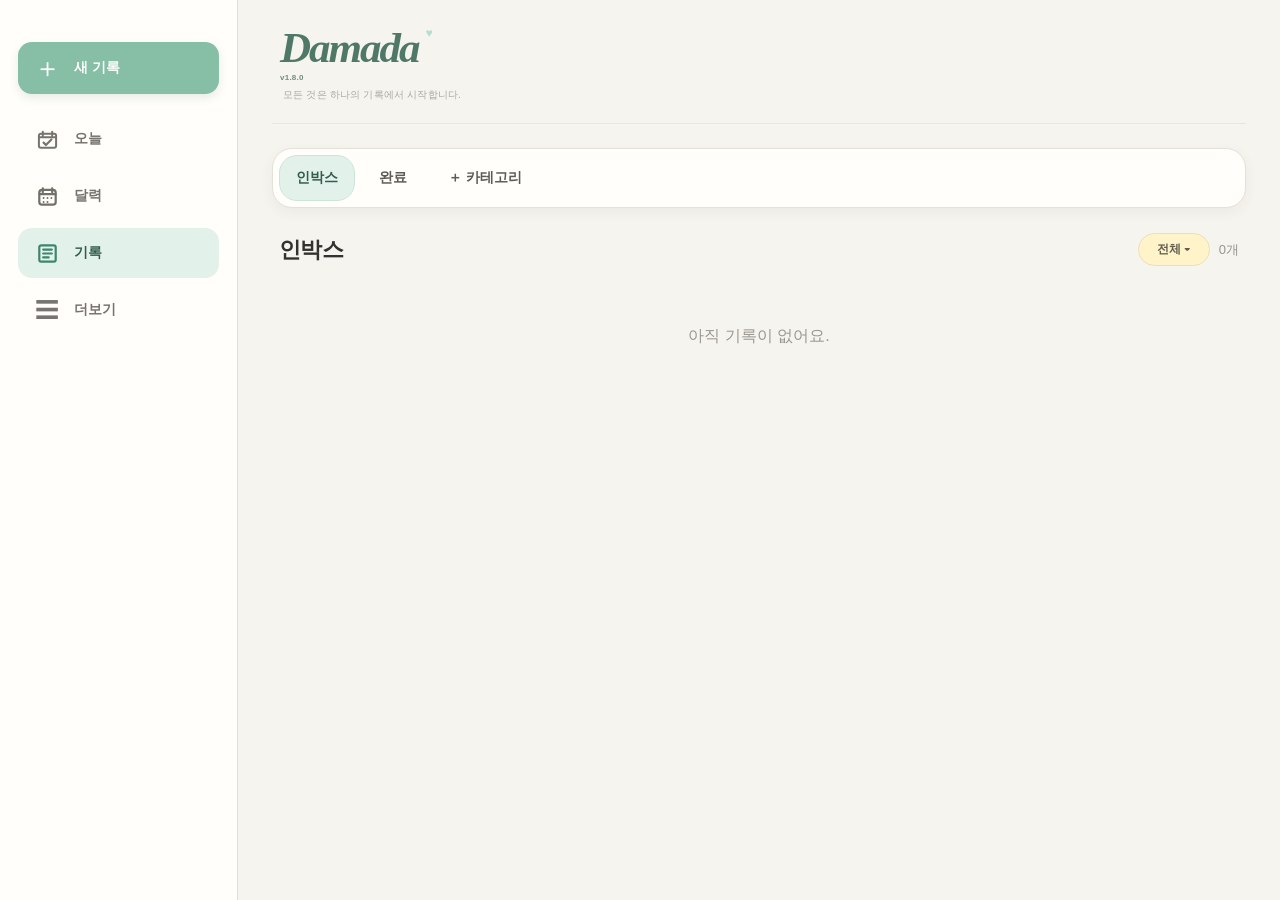
==== commit c2f147a2: "Add quick today action and softer today nav icon" ====
--- a/index.html
+++ b/index.html
@@ -1 +1 @@
-<!doctype html><html lang="ko"><head><meta charset="utf-8"><meta name="viewport" content="width=device-width,initial-scale=1,viewport-fit=cover"><meta name="theme-color" content="#abd5c2"><title>담다 v1.8.0</title><link rel="manifest" href="/manifest.webmanifest?v=1305"><link rel="stylesheet" href="/jjongkeep.css?v=1403"><link rel="stylesheet" href="/calendar-insights.css?v=1380"><link rel="stylesheet" href="/mandalart-v142.css?v=1480"><link rel="stylesheet" href="/glass-ui.css?v=1821"><link rel="icon" href="/icons/icon-192.png?v=2"><link rel="apple-touch-icon" href="/icons/icon-192.png?v=2"></head><body><main class="app"><header class="top"><div><h1><span class="brand-name">Damada</span><small>v1.8.0</small></h1><p>모든 것은 하나의 기록에서 시작합니다.</p></div><div class="top-actions"><button id="moreOpen" type="button" aria-label="더보기">⋯</button><button id="thoughtOpen" type="button">생각정리</button><button id="calendarOpen" type="button">달력</button><button id="newRecord" class="primary" type="button">＋ 새 기록</button></div></header><section id="normalView"><nav id="categories" class="categories"></nav><section class="records-head"><strong id="viewTitle">인박스</strong><div class="head-actions"><span id="recordCount">0개</span></div></section></section><section id="todayView" class="today-view hidden"><div class="today-head"><div><strong id="todayTitle">오늘</strong><span id="todayProgress">0 / 0 완료</span></div></div><div id="todayList" class="today-list"></div><div id="todayEmpty" class="empty">오늘 할 일이 없어요.</div></section><section id="thoughtView" class="thought-view hidden"><div class="thought-top"><button id="thoughtBack" type="button">← 돌아가기</button><strong>생각정리</strong></div><div class="thought-intro"><strong>머릿속에 있는 걸 먼저 꺼내세요.</strong><p>정리하려고 하지 말고 생각나는 대로 한 줄씩 적어보세요.</p><div class="thought-timer"><span id="thoughtTimer">03:00</span><button id="thoughtTimerToggle" type="button">시작</button><button id="thoughtTimerReset" type="button">초기화</button></div></div><div id="thoughtInputs" class="thought-inputs"></div><button id="thoughtAdd" type="button">＋ 생각 한 줄 추가</button><button id="thoughtDone" class="primary thought-done" type="button">다 꺼냈어</button></section><section id="calendarView" class="calendar-view hidden"><div class="calendar-top"><button id="calendarBack" type="button">← 돌아가기</button><strong id="calendarTitle"></strong></div><div class="calendar-mode"><button id="calendarMonthMode" class="active" type="button">월간</button><button id="calendarWeekMode" type="button">주간</button></div><div class="calendar-nav"><button id="calendarPrev" type="button">‹</button><strong id="calendarRangeTitle"></strong><button id="calendarNext" type="button">›</button></div><div class="calendar-weekdays"><span>일</span><span>월</span><span>화</span><span>수</span><span>목</span><span>금</span><span>토</span></div><div id="calendarGrid" class="calendar-grid"></div><div class="calendar-list-head"><div class="calendar-list-summary"><strong id="calendarListTitle">이번 달 기록</strong><span id="calendarCount">0개</span></div><div class="calendar-list-actions"><button id="calendarToday" type="button">오늘</button><button id="calendarAdd" class="primary" type="button">＋ 등록</button></div></div></section><div id="bulkBar" class="bulk-bar hidden"><span id="selectedCount">0개 선택</span><button id="bulkCancel" type="button">취소</button><button id="bulkDelete" type="button" class="danger">삭제</button></div><section id="list" class="list"></section><div id="empty" class="empty">아직 기록이 없어요.</div></main><nav class="bottom-nav" aria-label="주요 메뉴"><button id="bottomToday" type="button"><span class="nav-icon">✓</span><span>오늘</span></button><button id="bottomCalendar" type="button"><span class="nav-icon"><svg class="nav-svg" viewBox="0 0 32 32" aria-hidden="true"><rect x="5.5" y="7.5" width="21" height="19" rx="3.5" fill="none" stroke="currentColor" stroke-width="2.2"/><path d="M10 5.5v5M22 5.5v5M5.8 13h20.4" fill="none" stroke="currentColor" stroke-width="2.2" stroke-linecap="round"/><circle cx="11" cy="18" r="1.25" fill="currentColor"/><circle cx="16" cy="18" r="1.25" fill="currentColor"/><circle cx="21" cy="18" r="1.25" fill="currentColor"/><circle cx="11" cy="23" r="1.25" fill="currentColor"/><circle cx="16" cy="23" r="1.25" fill="currentColor"/></svg></span><span>달력</span></button><button id="bottomRecords" class="active" type="button"><span class="nav-icon"><svg class="nav-svg" viewBox="0 0 32 32" aria-hidden="true"><path d="M8 5.5h16a2.5 2.5 0 0 1 2.5 2.5v16a2.5 2.5 0 0 1-2.5 2.5H8A2.5 2.5 0 0 1 5.5 24V8A2.5 2.5 0 0 1 8 5.5Z" fill="none" stroke="currentColor" stroke-width="2.2"/><path d="M10.5 11h11M10.5 16h11M10.5 21h7" fill="none" stroke="currentColor" stroke-width="2.2" stroke-linecap="round"/></svg></span><span>기록</span></button><button id="bottomNew" type="button"><span class="nav-icon">＋</span><span>새 기록</span></button><button id="bottomMore" type="button"><span class="nav-icon">☰</span><span>더보기</span></button></nav><div id="editor" class="modal hidden" role="dialog" aria-modal="true"><div class="editor"><header><strong id="editorTitle">새 기록</strong><div class="editor-header-actions"><button id="closeEditor" type="button" class="round">✕</button><button id="saveRecord" type="button" class="primary">저장</button></div></header><div id="blocks" class="blocks"></div><div class="add-blocks"><button id="addText" type="button">＋ 글</button><label>＋ 사진<input id="addImage" type="file" accept="image/*" multiple hidden></label></div><div class="editor-fields"><label class="today-task-field">오늘 할 일 <span><input id="todayTask" type="checkbox"> 오늘에 표시</span></label><label>반복 <select id="repeatRule"><option value="none">안 함</option><option value="daily">매일</option></select></label><label>카테고리 <select id="categorySelect"><option value="">인박스 (미지정)</option></select></label><label>시작 날짜 · 시간 <input id="recordStartDate" type="datetime-local"></label><label>끝 날짜 · 시간 <input id="recordEndDate" type="datetime-local"></label></div><footer><button id="deleteRecord" type="button" class="danger">삭제</button></footer></div></div><div id="categoryDialog" class="modal hidden"><div class="category-dialog"><header><strong>카테고리 관리</strong><button id="closeCategories" type="button" class="round">✕</button></header><div id="categoryManage"></div><div class="category-new"><input id="newCategoryName" placeholder="새 카테고리 이름"><button id="addCategory" type="button" class="primary">추가</button></div></div></div><div id="toast" class="toast"></div><script src="/jjongkeep.js?v=1363"></script><script src="/card-tools.js?v=1371"></script><script src="/today-view.js?v=1004"></script><script src="/card-view.js?v=1820"></script><script src="/swipe-calendar.js?v=1620"></script><script src="/thought-organizer.js?v=1303"></script><script src="/date-picker.js?v=1341"></script><script src="/mandalart.js?v=14110"></script><script src="/more-tools.js?v=1810"></script><script>(()=>{const grid=document.getElementById('calendarGrid');if(grid){const sync=()=>grid.querySelectorAll('.day-count').forEach(el=>{const n=parseInt(el.textContent,10);if(Number.isFinite(n))el.dataset.count=String(n)});new MutationObserver(sync).observe(grid,{childList:true,subtree:true});sync()}const records=document.getElementById('bottomRecords'),calendar=document.getElementById('bottomCalendar'),newBtn=document.getElementById('bottomNew'),more=document.getElementById('bottomMore');const setActive=name=>{records?.classList.toggle('active',name==='records');calendar?.classList.toggle('active',name==='calendar')};records?.addEventListener('click',()=>{if(!document.getElementById('calendarView')?.classList.contains('hidden'))document.getElementById('calendarBack')?.click();else if(!document.getElementById('thoughtView')?.classList.contains('hidden'))document.getElementById('thoughtBack')?.click();setActive('records')});calendar?.addEventListener('click',()=>{if(document.getElementById('calendarView')?.classList.contains('hidden'))document.getElementById('calendarOpen')?.click();setActive('calendar')});newBtn?.addEventListener('click',()=>document.getElementById('newRecord')?.click());more?.addEventListener('click',()=>document.getElementById('moreOpen')?.click());document.getElementById('calendarOpen')?.addEventListener('click',()=>{setActive('calendar');requestAnimationFrame(()=>window.scrollTo({top:0,left:0,behavior:'auto'}))});document.getElementById('calendarBack')?.addEventListener('click',()=>setActive('records'))})();</script></body></html>+<!doctype html><html lang="ko"><head><meta charset="utf-8"><meta name="viewport" content="width=device-width,initial-scale=1,viewport-fit=cover"><meta name="theme-color" content="#abd5c2"><title>담다 v1.8.0</title><link rel="manifest" href="/manifest.webmanifest?v=1305"><link rel="stylesheet" href="/jjongkeep.css?v=1403"><link rel="stylesheet" href="/calendar-insights.css?v=1380"><link rel="stylesheet" href="/mandalart-v142.css?v=1480"><link rel="stylesheet" href="/glass-ui.css?v=1821"><link rel="icon" href="/icons/icon-192.png?v=2"><link rel="apple-touch-icon" href="/icons/icon-192.png?v=2"></head><body><main class="app"><header class="top"><div><h1><span class="brand-name">Damada</span><small>v1.8.0</small></h1><p>모든 것은 하나의 기록에서 시작합니다.</p></div><div class="top-actions"><button id="moreOpen" type="button" aria-label="더보기">⋯</button><button id="thoughtOpen" type="button">생각정리</button><button id="calendarOpen" type="button">달력</button><button id="newRecord" class="primary" type="button">＋ 새 기록</button></div></header><section id="normalView"><nav id="categories" class="categories"></nav><section class="records-head"><strong id="viewTitle">인박스</strong><div class="head-actions"><span id="recordCount">0개</span></div></section></section><section id="todayView" class="today-view hidden"><div class="today-head"><div><strong id="todayTitle">오늘</strong><span id="todayProgress">0 / 0 완료</span></div></div><div id="todayList" class="today-list"></div><div id="todayEmpty" class="empty">오늘 할 일이 없어요.</div></section><section id="thoughtView" class="thought-view hidden"><div class="thought-top"><button id="thoughtBack" type="button">← 돌아가기</button><strong>생각정리</strong></div><div class="thought-intro"><strong>머릿속에 있는 걸 먼저 꺼내세요.</strong><p>정리하려고 하지 말고 생각나는 대로 한 줄씩 적어보세요.</p><div class="thought-timer"><span id="thoughtTimer">03:00</span><button id="thoughtTimerToggle" type="button">시작</button><button id="thoughtTimerReset" type="button">초기화</button></div></div><div id="thoughtInputs" class="thought-inputs"></div><button id="thoughtAdd" type="button">＋ 생각 한 줄 추가</button><button id="thoughtDone" class="primary thought-done" type="button">다 꺼냈어</button></section><section id="calendarView" class="calendar-view hidden"><div class="calendar-top"><button id="calendarBack" type="button">← 돌아가기</button><strong id="calendarTitle"></strong></div><div class="calendar-mode"><button id="calendarMonthMode" class="active" type="button">월간</button><button id="calendarWeekMode" type="button">주간</button></div><div class="calendar-nav"><button id="calendarPrev" type="button">‹</button><strong id="calendarRangeTitle"></strong><button id="calendarNext" type="button">›</button></div><div class="calendar-weekdays"><span>일</span><span>월</span><span>화</span><span>수</span><span>목</span><span>금</span><span>토</span></div><div id="calendarGrid" class="calendar-grid"></div><div class="calendar-list-head"><div class="calendar-list-summary"><strong id="calendarListTitle">이번 달 기록</strong><span id="calendarCount">0개</span></div><div class="calendar-list-actions"><button id="calendarToday" type="button">오늘</button><button id="calendarAdd" class="primary" type="button">＋ 등록</button></div></div></section><div id="bulkBar" class="bulk-bar hidden"><span id="selectedCount">0개 선택</span><button id="bulkCancel" type="button">취소</button><button id="bulkDelete" type="button" class="danger">삭제</button></div><section id="list" class="list"></section><div id="empty" class="empty">아직 기록이 없어요.</div></main><nav class="bottom-nav" aria-label="주요 메뉴"><button id="bottomToday" type="button"><span class="nav-icon"><svg class="nav-svg nav-today" viewBox="0 0 32 32" aria-hidden="true"><path d="M7.5 8.5h17a2.5 2.5 0 0 1 2.5 2.5v13a2.5 2.5 0 0 1-2.5 2.5h-17A2.5 2.5 0 0 1 5 24V11a2.5 2.5 0 0 1 2.5-2.5Z" fill="none" stroke="currentColor" stroke-width="2"/><path d="M10 6v5M22 6v5M5.5 13h21" fill="none" stroke="currentColor" stroke-width="2" stroke-linecap="round"/><path d="M11 20l3 3 7-7" fill="none" stroke="currentColor" stroke-width="2.2" stroke-linecap="round" stroke-linejoin="round"/></svg></span><span>오늘</span></button><button id="bottomCalendar" type="button"><span class="nav-icon"><svg class="nav-svg" viewBox="0 0 32 32" aria-hidden="true"><rect x="5.5" y="7.5" width="21" height="19" rx="3.5" fill="none" stroke="currentColor" stroke-width="2.2"/><path d="M10 5.5v5M22 5.5v5M5.8 13h20.4" fill="none" stroke="currentColor" stroke-width="2.2" stroke-linecap="round"/><circle cx="11" cy="18" r="1.25" fill="currentColor"/><circle cx="16" cy="18" r="1.25" fill="currentColor"/><circle cx="21" cy="18" r="1.25" fill="currentColor"/><circle cx="11" cy="23" r="1.25" fill="currentColor"/><circle cx="16" cy="23" r="1.25" fill="currentColor"/></svg></span><span>달력</span></button><button id="bottomRecords" class="active" type="button"><span class="nav-icon"><svg class="nav-svg" viewBox="0 0 32 32" aria-hidden="true"><path d="M8 5.5h16a2.5 2.5 0 0 1 2.5 2.5v16a2.5 2.5 0 0 1-2.5 2.5H8A2.5 2.5 0 0 1 5.5 24V8A2.5 2.5 0 0 1 8 5.5Z" fill="none" stroke="currentColor" stroke-width="2.2"/><path d="M10.5 11h11M10.5 16h11M10.5 21h7" fill="none" stroke="currentColor" stroke-width="2.2" stroke-linecap="round"/></svg></span><span>기록</span></button><button id="bottomNew" type="button"><span class="nav-icon">＋</span><span>새 기록</span></button><button id="bottomMore" type="button"><span class="nav-icon">☰</span><span>더보기</span></button></nav><div id="editor" class="modal hidden" role="dialog" aria-modal="true"><div class="editor"><header><strong id="editorTitle">새 기록</strong><div class="editor-header-actions"><button id="closeEditor" type="button" class="round">✕</button><button id="saveRecord" type="button" class="primary">저장</button></div></header><div id="blocks" class="blocks"></div><div class="add-blocks"><button id="addText" type="button">＋ 글</button><label>＋ 사진<input id="addImage" type="file" accept="image/*" multiple hidden></label></div><div class="editor-fields"><label class="today-task-field">오늘 할 일 <span><input id="todayTask" type="checkbox"> 오늘에 표시</span></label><label>반복 <select id="repeatRule"><option value="none">안 함</option><option value="daily">매일</option></select></label><label>카테고리 <select id="categorySelect"><option value="">인박스 (미지정)</option></select></label><label>시작 날짜 · 시간 <input id="recordStartDate" type="datetime-local"></label><label>끝 날짜 · 시간 <input id="recordEndDate" type="datetime-local"></label></div><footer><button id="deleteRecord" type="button" class="danger">삭제</button></footer></div></div><div id="categoryDialog" class="modal hidden"><div class="category-dialog"><header><strong>카테고리 관리</strong><button id="closeCategories" type="button" class="round">✕</button></header><div id="categoryManage"></div><div class="category-new"><input id="newCategoryName" placeholder="새 카테고리 이름"><button id="addCategory" type="button" class="primary">추가</button></div></div></div><div id="toast" class="toast"></div><script src="/jjongkeep.js?v=1363"></script><script src="/card-tools.js?v=1372"></script><script src="/today-view.js?v=1004"></script><script src="/card-view.js?v=1820"></script><script src="/swipe-calendar.js?v=1620"></script><script src="/thought-organizer.js?v=1303"></script><script src="/date-picker.js?v=1341"></script><script src="/mandalart.js?v=14110"></script><script src="/more-tools.js?v=1810"></script><script>(()=>{const grid=document.getElementById('calendarGrid');if(grid){const sync=()=>grid.querySelectorAll('.day-count').forEach(el=>{const n=parseInt(el.textContent,10);if(Number.isFinite(n))el.dataset.count=String(n)});new MutationObserver(sync).observe(grid,{childList:true,subtree:true});sync()}const records=document.getElementById('bottomRecords'),calendar=document.getElementById('bottomCalendar'),newBtn=document.getElementById('bottomNew'),more=document.getElementById('bottomMore');const setActive=name=>{records?.classList.toggle('active',name==='records');calendar?.classList.toggle('active',name==='calendar')};records?.addEventListener('click',()=>{if(!document.getElementById('calendarView')?.classList.contains('hidden'))document.getElementById('calendarBack')?.click();else if(!document.getElementById('thoughtView')?.classList.contains('hidden'))document.getElementById('thoughtBack')?.click();setActive('records')});calendar?.addEventListener('click',()=>{if(document.getElementById('calendarView')?.classList.contains('hidden'))document.getElementById('calendarOpen')?.click();setActive('calendar')});newBtn?.addEventListener('click',()=>document.getElementById('newRecord')?.click());more?.addEventListener('click',()=>document.getElementById('moreOpen')?.click());document.getElementById('calendarOpen')?.addEventListener('click',()=>{setActive('calendar');requestAnimationFrame(()=>window.scrollTo({top:0,left:0,behavior:'auto'}))});document.getElementById('calendarBack')?.addEventListener('click',()=>setActive('records'))})();</script></body></html>
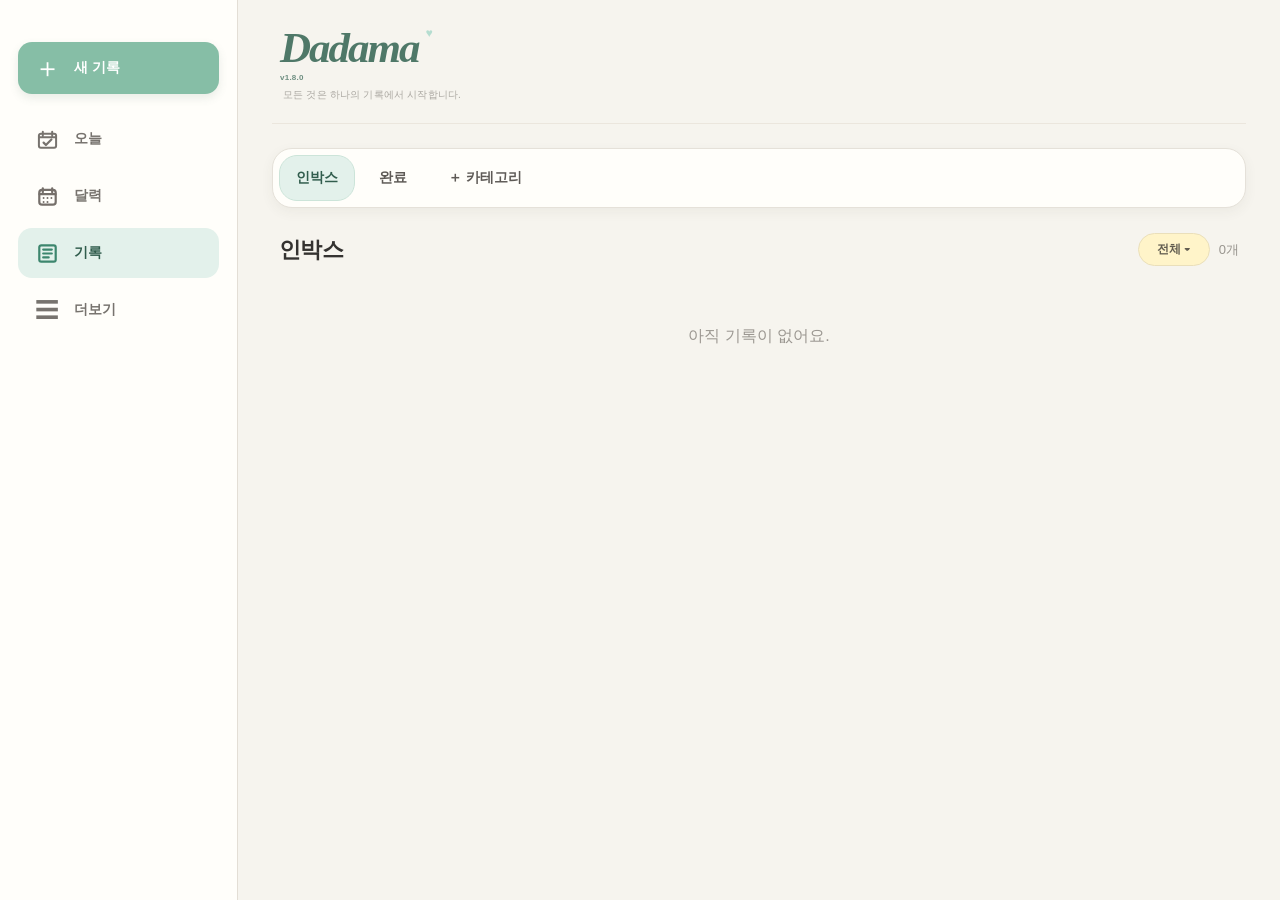
==== commit 2df4afc0: "Rename app brand to Dadama" ====
--- a/index.html
+++ b/index.html
@@ -1 +1 @@
-<!doctype html><html lang="ko"><head><meta charset="utf-8"><meta name="viewport" content="width=device-width,initial-scale=1,viewport-fit=cover"><meta name="theme-color" content="#abd5c2"><title>담다 v1.8.0</title><link rel="manifest" href="/manifest.webmanifest?v=1305"><link rel="stylesheet" href="/jjongkeep.css?v=1403"><link rel="stylesheet" href="/calendar-insights.css?v=1380"><link rel="stylesheet" href="/mandalart-v142.css?v=1480"><link rel="stylesheet" href="/glass-ui.css?v=1821"><link rel="icon" href="/icons/icon-192.png?v=2"><link rel="apple-touch-icon" href="/icons/icon-192.png?v=2"></head><body><main class="app"><header class="top"><div><h1><span class="brand-name">Damada</span><small>v1.8.0</small></h1><p>모든 것은 하나의 기록에서 시작합니다.</p></div><div class="top-actions"><button id="moreOpen" type="button" aria-label="더보기">⋯</button><button id="thoughtOpen" type="button">생각정리</button><button id="calendarOpen" type="button">달력</button><button id="newRecord" class="primary" type="button">＋ 새 기록</button></div></header><section id="normalView"><nav id="categories" class="categories"></nav><section class="records-head"><strong id="viewTitle">인박스</strong><div class="head-actions"><span id="recordCount">0개</span></div></section></section><section id="todayView" class="today-view hidden"><div class="today-head"><div><strong id="todayTitle">오늘</strong><span id="todayProgress">0 / 0 완료</span></div></div><div id="todayList" class="today-list"></div><div id="todayEmpty" class="empty">오늘 할 일이 없어요.</div></section><section id="thoughtView" class="thought-view hidden"><div class="thought-top"><button id="thoughtBack" type="button">← 돌아가기</button><strong>생각정리</strong></div><div class="thought-intro"><strong>머릿속에 있는 걸 먼저 꺼내세요.</strong><p>정리하려고 하지 말고 생각나는 대로 한 줄씩 적어보세요.</p><div class="thought-timer"><span id="thoughtTimer">03:00</span><button id="thoughtTimerToggle" type="button">시작</button><button id="thoughtTimerReset" type="button">초기화</button></div></div><div id="thoughtInputs" class="thought-inputs"></div><button id="thoughtAdd" type="button">＋ 생각 한 줄 추가</button><button id="thoughtDone" class="primary thought-done" type="button">다 꺼냈어</button></section><section id="calendarView" class="calendar-view hidden"><div class="calendar-top"><button id="calendarBack" type="button">← 돌아가기</button><strong id="calendarTitle"></strong></div><div class="calendar-mode"><button id="calendarMonthMode" class="active" type="button">월간</button><button id="calendarWeekMode" type="button">주간</button></div><div class="calendar-nav"><button id="calendarPrev" type="button">‹</button><strong id="calendarRangeTitle"></strong><button id="calendarNext" type="button">›</button></div><div class="calendar-weekdays"><span>일</span><span>월</span><span>화</span><span>수</span><span>목</span><span>금</span><span>토</span></div><div id="calendarGrid" class="calendar-grid"></div><div class="calendar-list-head"><div class="calendar-list-summary"><strong id="calendarListTitle">이번 달 기록</strong><span id="calendarCount">0개</span></div><div class="calendar-list-actions"><button id="calendarToday" type="button">오늘</button><button id="calendarAdd" class="primary" type="button">＋ 등록</button></div></div></section><div id="bulkBar" class="bulk-bar hidden"><span id="selectedCount">0개 선택</span><button id="bulkCancel" type="button">취소</button><button id="bulkDelete" type="button" class="danger">삭제</button></div><section id="list" class="list"></section><div id="empty" class="empty">아직 기록이 없어요.</div></main><nav class="bottom-nav" aria-label="주요 메뉴"><button id="bottomToday" type="button"><span class="nav-icon"><svg class="nav-svg nav-today" viewBox="0 0 32 32" aria-hidden="true"><path d="M7.5 8.5h17a2.5 2.5 0 0 1 2.5 2.5v13a2.5 2.5 0 0 1-2.5 2.5h-17A2.5 2.5 0 0 1 5 24V11a2.5 2.5 0 0 1 2.5-2.5Z" fill="none" stroke="currentColor" stroke-width="2"/><path d="M10 6v5M22 6v5M5.5 13h21" fill="none" stroke="currentColor" stroke-width="2" stroke-linecap="round"/><path d="M11 20l3 3 7-7" fill="none" stroke="currentColor" stroke-width="2.2" stroke-linecap="round" stroke-linejoin="round"/></svg></span><span>오늘</span></button><button id="bottomCalendar" type="button"><span class="nav-icon"><svg class="nav-svg" viewBox="0 0 32 32" aria-hidden="true"><rect x="5.5" y="7.5" width="21" height="19" rx="3.5" fill="none" stroke="currentColor" stroke-width="2.2"/><path d="M10 5.5v5M22 5.5v5M5.8 13h20.4" fill="none" stroke="currentColor" stroke-width="2.2" stroke-linecap="round"/><circle cx="11" cy="18" r="1.25" fill="currentColor"/><circle cx="16" cy="18" r="1.25" fill="currentColor"/><circle cx="21" cy="18" r="1.25" fill="currentColor"/><circle cx="11" cy="23" r="1.25" fill="currentColor"/><circle cx="16" cy="23" r="1.25" fill="currentColor"/></svg></span><span>달력</span></button><button id="bottomRecords" class="active" type="button"><span class="nav-icon"><svg class="nav-svg" viewBox="0 0 32 32" aria-hidden="true"><path d="M8 5.5h16a2.5 2.5 0 0 1 2.5 2.5v16a2.5 2.5 0 0 1-2.5 2.5H8A2.5 2.5 0 0 1 5.5 24V8A2.5 2.5 0 0 1 8 5.5Z" fill="none" stroke="currentColor" stroke-width="2.2"/><path d="M10.5 11h11M10.5 16h11M10.5 21h7" fill="none" stroke="currentColor" stroke-width="2.2" stroke-linecap="round"/></svg></span><span>기록</span></button><button id="bottomNew" type="button"><span class="nav-icon">＋</span><span>새 기록</span></button><button id="bottomMore" type="button"><span class="nav-icon">☰</span><span>더보기</span></button></nav><div id="editor" class="modal hidden" role="dialog" aria-modal="true"><div class="editor"><header><strong id="editorTitle">새 기록</strong><div class="editor-header-actions"><button id="closeEditor" type="button" class="round">✕</button><button id="saveRecord" type="button" class="primary">저장</button></div></header><div id="blocks" class="blocks"></div><div class="add-blocks"><button id="addText" type="button">＋ 글</button><label>＋ 사진<input id="addImage" type="file" accept="image/*" multiple hidden></label></div><div class="editor-fields"><label class="today-task-field">오늘 할 일 <span><input id="todayTask" type="checkbox"> 오늘에 표시</span></label><label>반복 <select id="repeatRule"><option value="none">안 함</option><option value="daily">매일</option></select></label><label>카테고리 <select id="categorySelect"><option value="">인박스 (미지정)</option></select></label><label>시작 날짜 · 시간 <input id="recordStartDate" type="datetime-local"></label><label>끝 날짜 · 시간 <input id="recordEndDate" type="datetime-local"></label></div><footer><button id="deleteRecord" type="button" class="danger">삭제</button></footer></div></div><div id="categoryDialog" class="modal hidden"><div class="category-dialog"><header><strong>카테고리 관리</strong><button id="closeCategories" type="button" class="round">✕</button></header><div id="categoryManage"></div><div class="category-new"><input id="newCategoryName" placeholder="새 카테고리 이름"><button id="addCategory" type="button" class="primary">추가</button></div></div></div><div id="toast" class="toast"></div><script src="/jjongkeep.js?v=1363"></script><script src="/card-tools.js?v=1372"></script><script src="/today-view.js?v=1004"></script><script src="/card-view.js?v=1820"></script><script src="/swipe-calendar.js?v=1620"></script><script src="/thought-organizer.js?v=1303"></script><script src="/date-picker.js?v=1341"></script><script src="/mandalart.js?v=14110"></script><script src="/more-tools.js?v=1810"></script><script>(()=>{const grid=document.getElementById('calendarGrid');if(grid){const sync=()=>grid.querySelectorAll('.day-count').forEach(el=>{const n=parseInt(el.textContent,10);if(Number.isFinite(n))el.dataset.count=String(n)});new MutationObserver(sync).observe(grid,{childList:true,subtree:true});sync()}const records=document.getElementById('bottomRecords'),calendar=document.getElementById('bottomCalendar'),newBtn=document.getElementById('bottomNew'),more=document.getElementById('bottomMore');const setActive=name=>{records?.classList.toggle('active',name==='records');calendar?.classList.toggle('active',name==='calendar')};records?.addEventListener('click',()=>{if(!document.getElementById('calendarView')?.classList.contains('hidden'))document.getElementById('calendarBack')?.click();else if(!document.getElementById('thoughtView')?.classList.contains('hidden'))document.getElementById('thoughtBack')?.click();setActive('records')});calendar?.addEventListener('click',()=>{if(document.getElementById('calendarView')?.classList.contains('hidden'))document.getElementById('calendarOpen')?.click();setActive('calendar')});newBtn?.addEventListener('click',()=>document.getElementById('newRecord')?.click());more?.addEventListener('click',()=>document.getElementById('moreOpen')?.click());document.getElementById('calendarOpen')?.addEventListener('click',()=>{setActive('calendar');requestAnimationFrame(()=>window.scrollTo({top:0,left:0,behavior:'auto'}))});document.getElementById('calendarBack')?.addEventListener('click',()=>setActive('records'))})();</script></body></html>+<!doctype html><html lang="ko"><head><meta charset="utf-8"><meta name="viewport" content="width=device-width,initial-scale=1,viewport-fit=cover"><meta name="theme-color" content="#abd5c2"><title>Dadama v1.8.0</title><link rel="manifest" href="/manifest.webmanifest?v=1305"><link rel="stylesheet" href="/jjongkeep.css?v=1405"><link rel="stylesheet" href="/calendar-insights.css?v=1380"><link rel="stylesheet" href="/mandalart-v142.css?v=1480"><link rel="stylesheet" href="/glass-ui.css?v=1822"><link rel="icon" href="/icons/icon-192.png?v=2"><link rel="apple-touch-icon" href="/icons/icon-192.png?v=2"></head><body><main class="app"><header class="top"><div><h1><span class="brand-name">Dadama</span><small>v1.8.0</small></h1><p>모든 것은 하나의 기록에서 시작합니다.</p></div><div class="top-actions"><button id="moreOpen" type="button" aria-label="더보기">⋯</button><button id="thoughtOpen" type="button">생각정리</button><button id="calendarOpen" type="button">달력</button><button id="newRecord" class="primary" type="button">＋ 새 기록</button></div></header><section id="normalView"><nav id="categories" class="categories"></nav><section class="records-head"><strong id="viewTitle">인박스</strong><div class="head-actions"><span id="recordCount">0개</span></div></section></section><section id="todayView" class="today-view hidden"><div class="today-head"><div><strong id="todayTitle">오늘</strong><span id="todayProgress">0 / 0 완료</span></div></div><div id="todayList" class="today-list"></div><div id="todayEmpty" class="empty">오늘 할 일이 없어요.</div></section><section id="thoughtView" class="thought-view hidden"><div class="thought-top"><button id="thoughtBack" type="button">← 돌아가기</button><strong>생각정리</strong></div><div class="thought-intro"><strong>머릿속에 있는 걸 먼저 꺼내세요.</strong><p>정리하려고 하지 말고 생각나는 대로 한 줄씩 적어보세요.</p><div class="thought-timer"><span id="thoughtTimer">03:00</span><button id="thoughtTimerToggle" type="button">시작</button><button id="thoughtTimerReset" type="button">초기화</button></div></div><div id="thoughtInputs" class="thought-inputs"></div><button id="thoughtAdd" type="button">＋ 생각 한 줄 추가</button><button id="thoughtDone" class="primary thought-done" type="button">다 꺼냈어</button></section><section id="calendarView" class="calendar-view hidden"><div class="calendar-top"><button id="calendarBack" type="button">← 돌아가기</button><strong id="calendarTitle"></strong></div><div class="calendar-mode"><button id="calendarMonthMode" class="active" type="button">월간</button><button id="calendarWeekMode" type="button">주간</button></div><div class="calendar-nav"><button id="calendarPrev" type="button">‹</button><strong id="calendarRangeTitle"></strong><button id="calendarNext" type="button">›</button></div><div class="calendar-weekdays"><span>일</span><span>월</span><span>화</span><span>수</span><span>목</span><span>금</span><span>토</span></div><div id="calendarGrid" class="calendar-grid"></div><div class="calendar-list-head"><div class="calendar-list-summary"><strong id="calendarListTitle">이번 달 기록</strong><span id="calendarCount">0개</span></div><div class="calendar-list-actions"><button id="calendarToday" type="button">오늘</button><button id="calendarAdd" class="primary" type="button">＋ 등록</button></div></div></section><div id="bulkBar" class="bulk-bar hidden"><span id="selectedCount">0개 선택</span><button id="bulkCancel" type="button">취소</button><button id="bulkDelete" type="button" class="danger">삭제</button></div><section id="list" class="list"></section><div id="empty" class="empty">아직 기록이 없어요.</div></main><nav class="bottom-nav" aria-label="주요 메뉴"><button id="bottomToday" type="button"><span class="nav-icon"><svg class="nav-svg nav-today" viewBox="0 0 32 32" aria-hidden="true"><path d="M7.5 8.5h17a2.5 2.5 0 0 1 2.5 2.5v13a2.5 2.5 0 0 1-2.5 2.5h-17A2.5 2.5 0 0 1 5 24V11a2.5 2.5 0 0 1 2.5-2.5Z" fill="none" stroke="currentColor" stroke-width="2"/><path d="M10 6v5M22 6v5M5.5 13h21" fill="none" stroke="currentColor" stroke-width="2" stroke-linecap="round"/><path d="M11 20l3 3 7-7" fill="none" stroke="currentColor" stroke-width="2.2" stroke-linecap="round" stroke-linejoin="round"/></svg></span><span>오늘</span></button><button id="bottomCalendar" type="button"><span class="nav-icon"><svg class="nav-svg" viewBox="0 0 32 32" aria-hidden="true"><rect x="5.5" y="7.5" width="21" height="19" rx="3.5" fill="none" stroke="currentColor" stroke-width="2.2"/><path d="M10 5.5v5M22 5.5v5M5.8 13h20.4" fill="none" stroke="currentColor" stroke-width="2.2" stroke-linecap="round"/><circle cx="11" cy="18" r="1.25" fill="currentColor"/><circle cx="16" cy="18" r="1.25" fill="currentColor"/><circle cx="21" cy="18" r="1.25" fill="currentColor"/><circle cx="11" cy="23" r="1.25" fill="currentColor"/><circle cx="16" cy="23" r="1.25" fill="currentColor"/></svg></span><span>달력</span></button><button id="bottomRecords" class="active" type="button"><span class="nav-icon"><svg class="nav-svg" viewBox="0 0 32 32" aria-hidden="true"><path d="M8 5.5h16a2.5 2.5 0 0 1 2.5 2.5v16a2.5 2.5 0 0 1-2.5 2.5H8A2.5 2.5 0 0 1 5.5 24V8A2.5 2.5 0 0 1 8 5.5Z" fill="none" stroke="currentColor" stroke-width="2.2"/><path d="M10.5 11h11M10.5 16h11M10.5 21h7" fill="none" stroke="currentColor" stroke-width="2.2" stroke-linecap="round"/></svg></span><span>기록</span></button><button id="bottomNew" type="button"><span class="nav-icon">＋</span><span>새 기록</span></button><button id="bottomMore" type="button"><span class="nav-icon">☰</span><span>더보기</span></button></nav><div id="editor" class="modal hidden" role="dialog" aria-modal="true"><div class="editor"><header><strong id="editorTitle">새 기록</strong><div class="editor-header-actions"><button id="closeEditor" type="button" class="round">✕</button><button id="saveRecord" type="button" class="primary">저장</button></div></header><div id="blocks" class="blocks"></div><div class="add-blocks"><button id="addText" type="button">＋ 글</button><label>＋ 사진<input id="addImage" type="file" accept="image/*" multiple hidden></label></div><div class="editor-fields"><label class="today-task-field">오늘 할 일 <span><input id="todayTask" type="checkbox"> 오늘에 표시</span></label><label>반복 <select id="repeatRule"><option value="none">안 함</option><option value="daily">매일</option></select></label><label>카테고리 <select id="categorySelect"><option value="">인박스 (미지정)</option></select></label><label>시작 날짜 · 시간 <input id="recordStartDate" type="datetime-local"></label><label>끝 날짜 · 시간 <input id="recordEndDate" type="datetime-local"></label></div><footer><button id="deleteRecord" type="button" class="danger">삭제</button></footer></div></div><div id="categoryDialog" class="modal hidden"><div class="category-dialog"><header><strong>카테고리 관리</strong><button id="closeCategories" type="button" class="round">✕</button></header><div id="categoryManage"></div><div class="category-new"><input id="newCategoryName" placeholder="새 카테고리 이름"><button id="addCategory" type="button" class="primary">추가</button></div></div></div><div id="toast" class="toast"></div><script src="/jjongkeep.js?v=1363"></script><script src="/card-tools.js?v=1373"></script><script src="/today-view.js?v=1005"></script><script src="/card-view.js?v=1820"></script><script src="/swipe-calendar.js?v=1620"></script><script src="/thought-organizer.js?v=1303"></script><script src="/date-picker.js?v=1341"></script><script src="/mandalart.js?v=14110"></script><script src="/more-tools.js?v=1810"></script><script>(()=>{const grid=document.getElementById('calendarGrid');if(grid){const sync=()=>grid.querySelectorAll('.day-count').forEach(el=>{const n=parseInt(el.textContent,10);if(Number.isFinite(n))el.dataset.count=String(n)});new MutationObserver(sync).observe(grid,{childList:true,subtree:true});sync()}const records=document.getElementById('bottomRecords'),calendar=document.getElementById('bottomCalendar'),newBtn=document.getElementById('bottomNew'),more=document.getElementById('bottomMore');const today=document.getElementById('bottomToday');const setActive=name=>{today?.classList.toggle('active',name==='today');records?.classList.toggle('active',name==='records');calendar?.classList.toggle('active',name==='calendar')};records?.addEventListener('click',()=>{if(!document.getElementById('calendarView')?.classList.contains('hidden'))document.getElementById('calendarBack')?.click();else if(!document.getElementById('thoughtView')?.classList.contains('hidden'))document.getElementById('thoughtBack')?.click();setActive('records')});calendar?.addEventListener('click',()=>{if(document.getElementById('calendarView')?.classList.contains('hidden'))document.getElementById('calendarOpen')?.click();setActive('calendar')});newBtn?.addEventListener('click',()=>{setActive('');document.getElementById('newRecord')?.click()});more?.addEventListener('click',()=>{setActive('');document.getElementById('moreOpen')?.click()});document.getElementById('calendarOpen')?.addEventListener('click',()=>{setActive('calendar');requestAnimationFrame(()=>window.scrollTo({top:0,left:0,behavior:'auto'}))});document.getElementById('calendarBack')?.addEventListener('click',()=>setActive('records'))})();</script></body></html>
--- a/jjongkeep.css
+++ b/jjongkeep.css
@@ -1,2 +1,6 @@
 *{box-sizing:border-box}html,body{margin:0;background:#f6f7f3;color:#202521;font-family:Arial,'Noto Sans KR',sans-serif}button,input,textarea,select{font:inherit}.app{max-width:760px;margin:auto;padding:20px 14px 80px}.top{display:flex;justify-content:space-between;gap:12px;align-items:center}.top h1{margin:0;font-size:29px}.top small{font-size:14px;color:#8a918c}.top p{margin:5px 0;color:#747d76;font-size:13px}.top-actions{display:flex;gap:7px;align-items:center;flex-wrap:nowrap}.top-actions>button{height:42px;white-space:nowrap;display:flex;align-items:center;justify-content:center}.top-actions>button:not(.primary){border:1px solid #dce2dc;background:#fff;border-radius:14px;padding:0 13px;font-weight:800;color:#536057}.top-actions>.primary{padding:0 14px}.primary{border:0;background:#234734;color:#fff;border-radius:14px;padding:11px 14px;font-weight:800}.danger{border:0;background:#f8e8e8;color:#8a3434;border-radius:12px;padding:10px}.categories{display:flex;gap:7px;overflow-x:auto;overflow-y:hidden;margin:18px 0 12px;scrollbar-width:none;-ms-overflow-style:none}.categories::-webkit-scrollbar{display:none;width:0;height:0}.categories button{white-space:nowrap;border:1px solid #dce2dc;background:#fff;border-radius:999px;padding:9px 12px;font-weight:800;color:#536057}.categories button.active{background:#234734;color:#fff;border-color:#234734}.records-head{display:flex;justify-content:space-between;align-items:center;margin:16px 2px 10px}.records-head span{font-size:13px;color:#7c847e}.head-actions{display:flex;align-items:center;gap:9px}.priority-filter{min-width:72px;border:1px solid #dce2dc;background:#fff;border-radius:999px;padding:7px 10px;font-size:12px;font-weight:800;color:#536057}.priority-hidden{display:none!important}.bulk-bar{display:flex;align-items:center;justify-content:flex-end;gap:8px;margin:8px 0 12px;position:sticky;top:8px;z-index:30;background:#f6f7f3;padding:8px;border-radius:12px}.bulk-bar span{margin-right:auto;font-weight:800}.bulk-bar button{border:1px solid #dce2dc;background:#fff;border-radius:10px;padding:8px 11px}.list{display:grid;gap:11px}.record{position:relative;background:#fff;border:1px solid #dfe5df;border-radius:19px;padding:14px;transition:border-color .15s,box-shadow .15s}.record.selected{border:2px solid #234734;box-shadow:0 0 0 3px rgba(35,71,52,.12)}.record-content{overflow:hidden}.record-content.card-view-pending{max-height:260px}.record-content.collapsible.collapsed{max-height:260px;position:relative}.record-content.collapsible.collapsed:after{content:'';position:absolute;left:0;right:0;bottom:0;height:48px;background:linear-gradient(transparent,#fff);pointer-events:none}.block-text{white-space:pre-wrap;line-height:1.62;font-size:16px;margin:3px 0 10px;overflow-wrap:anywhere}.block-text a{color:#163eaa}.block-image{display:block;width:100%;max-height:480px;object-fit:contain;background:#f2f4f2;border-radius:13px;margin:8px 0}.card-photo-strip{display:flex;overflow-x:auto;overflow-y:hidden;gap:8px;scroll-snap-type:x mandatory;overscroll-behavior-x:contain;touch-action:pan-x pan-y;margin:0 0 10px;scrollbar-width:none}.card-photo-strip::-webkit-scrollbar{display:none}.card-photo-strip .block-image{flex:0 0 100%;width:100%;margin:0;scroll-snap-align:start;scroll-snap-stop:always}.meta{font-size:11px;color:#8b928d;margin-top:10px}.card-actions{display:flex;justify-content:flex-end;gap:7px;flex-wrap:wrap;margin-top:12px}.card-actions button{border:1px solid #dce2dc;background:#f8faf8;border-radius:999px;padding:8px 11px;font-weight:800;font-size:13px}.card-actions .priority-quick{width:58px;text-align:center;padding-left:6px;padding-right:6px}.card-actions .priority-quick[data-priority="4"]{background:#fbe5e5;border-color:#e5a4a4;color:#9b2929}.card-actions .priority-quick[data-priority="3"]{background:#fff0dd;border-color:#e8bd83;color:#8b5615}.card-actions .priority-quick[data-priority="2"]{background:#fff8d9;border-color:#dfcf7b;color:#77651a}.card-actions .priority-quick[data-priority="1"]{background:#e9f3ea;border-color:#a9c9ad;color:#3e6844}.card-actions .priority-quick[data-priority="0"]{background:#f2f3f2;border-color:#d5d9d6;color:#7a827c}.card-select{display:flex;align-items:center;gap:6px;margin-bottom:10px;font-size:13px;font-weight:800;color:#536057}.empty{text-align:center;color:#858d87;padding:50px}.hidden{display:none!important}.thought-view{margin-top:18px}.thought-top{display:flex;align-items:center;gap:12px;margin-bottom:14px}.thought-top button,.thought-timer button,.thought-view>button{border:1px solid #dce2dc;background:#fff;border-radius:12px;padding:10px 12px;font-weight:800;color:#536057}.thought-top strong{font-size:20px}.thought-intro{background:#fff;border:1px solid #dfe5df;border-radius:19px;padding:17px;margin-bottom:12px}.thought-intro>strong{font-size:18px}.thought-intro p,.thought-sort-head p{color:#747d76;line-height:1.55;margin:7px 0 14px}.thought-timer{display:flex;align-items:center;gap:8px}.thought-timer span{font-size:25px;font-weight:800;margin-right:auto;font-variant-numeric:tabular-nums}.thought-inputs{display:grid;gap:10px}.thought-dump{width:100%;min-height:48vh;resize:vertical;border:1px solid #dce2dc;background:#fff;border-radius:18px;padding:16px;line-height:1.75;font-size:17px;outline:0}.thought-sort-head{padding:6px 3px}.thought-sort-head strong{font-size:18px}.thought-sort-card{background:#fff;border:1px solid #dfe5df;border-radius:17px;padding:12px;transition:.2s}.thought-sort-card.needs-choice{border-color:#b95b5b;box-shadow:0 0 0 3px #f5dede}.thought-sort-text{width:100%;border:0;resize:vertical;min-height:55px;outline:0;line-height:1.55;background:transparent}.thought-sort-options{display:flex;gap:6px;flex-wrap:wrap;margin-top:8px}.thought-sort-options button{border:1px solid #dce2dc;background:#f8faf8;border-radius:999px;padding:8px 10px;font-size:12px;font-weight:800;color:#536057}.thought-sort-options button.active{background:#234734;color:#fff;border-color:#234734}.thought-view>#thoughtAdd{width:100%;margin-top:9px}.thought-view>#thoughtDone{display:block;width:100%;margin-top:16px;background:#234734;color:#fff;border-color:#234734;padding:14px}.calendar-view{margin-top:18px}.calendar-top,.calendar-nav,.calendar-mode,.calendar-list-head{display:flex;align-items:center;gap:8px}.calendar-top{flex-wrap:wrap}.calendar-top #calendarTitle{margin-right:auto;font-size:18px}.calendar-top button,.calendar-nav button,.calendar-mode button{border:1px solid #dce2dc;background:#fff;border-radius:11px;padding:9px 11px;font-weight:800;color:#536057}.calendar-top .primary{background:#234734;color:#fff;border-color:#234734}.calendar-mode{margin:14px 0 8px}.calendar-mode button.active{background:#234734;color:#fff;border-color:#234734}.calendar-nav{justify-content:space-between;margin:10px 0}.calendar-nav strong{font-size:19px}.calendar-weekdays,.calendar-grid{display:grid;grid-template-columns:repeat(7,1fr);gap:4px}.calendar-weekdays span{text-align:center;font-size:11px;color:#89908b;padding:5px 0}.calendar-day{min-height:52px;border:1px solid #e1e6e1;background:#fff;border-radius:11px;padding:6px 3px 15px;text-align:center;position:relative}.calendar-day.other{opacity:.38}.calendar-day.today{border-color:#234734}.calendar-day.selected{background:#e8f0ea;border-color:#234734;font-weight:800}.calendar-day.has-record:after{content:'';position:absolute;width:5px;height:5px;border-radius:50%;background:#234734;left:50%;bottom:5px;transform:translateX(-50%)}.calendar-day .day-count{position:absolute;left:2px;right:2px;bottom:7px;display:block;font-size:8px;line-height:1;color:#6e776f;margin:0;white-space:nowrap}.calendar-day.has-record .day-count{bottom:13px}.calendar-list-head{justify-content:space-between;margin:18px 2px 10px}.calendar-list-head span{font-size:13px;color:#7c847e}.modal{position:fixed;inset:0;z-index:80;background:#10151070;display:flex;align-items:center;justify-content:center;padding:10px}.modal>.editor{width:100vw;max-width:none;height:100dvh;max-height:none;overflow:hidden;background:#fff;border-radius:0;padding:0;box-shadow:none;display:grid;grid-template-rows:auto 1fr auto}.editor>header{display:flex;justify-content:space-between;align-items:center;margin:0;padding:max(16px,env(safe-area-inset-top)) 18px 12px;border-bottom:1px solid #edf0ed}.editor>header strong{font-size:22px}.editor>header .round{width:42px;height:42px;font-size:20px}.editor-header-actions{display:flex;align-items:center;gap:8px}.editor-header-actions #saveRecord{height:42px;padding:0 16px;white-space:nowrap}.editor>.blocks{display:grid;align-content:start;gap:12px;max-height:none;overflow:auto;padding:18px 18px 12px}.edit-block{border:1px solid #e1e5e1;border-radius:15px;padding:11px;background:#fafbfa}.edit-block textarea{width:100%;min-height:32vh;border:0;background:transparent;outline:0;resize:vertical;line-height:1.7;font-size:18px}.edit-block img{width:100%;max-height:42vh;object-fit:contain}.block-controls{display:flex;justify-content:flex-end;gap:5px;margin-top:5px}.block-controls button{border:0;background:#edf1ed;border-radius:9px;padding:7px 10px}.editor>.add-blocks,.editor>.editor-fields,.editor>footer{margin-left:18px;margin-right:18px}.add-blocks{display:flex;gap:8px;margin-top:10px;margin-bottom:10px}.add-blocks button,.add-blocks label{flex:1;text-align:center;border:1px dashed #aebbb1;background:#f5f8f5;border-radius:13px;padding:11px;font-weight:800}.editor-fields{display:grid;grid-template-columns:1fr 1fr;gap:8px}.editor-fields label{font-size:12px;font-weight:800;color:#68716a}.editor-fields select,.editor-fields input{display:block;width:100%;margin-top:5px;padding:10px;border:1px solid #dce2dc;border-radius:11px;background:#fff}.editor>footer{display:flex;justify-content:flex-start;gap:10px;margin-top:12px;margin-bottom:0;padding:12px 0 calc(12px + env(safe-area-inset-bottom));background:#fff;border-top:1px solid #e8ece8}.category-dialog{width:min(680px,100%);max-height:94vh;overflow:auto;background:#fff;border-radius:22px;padding:17px;box-shadow:0 25px 80px #0004}.category-dialog header{display:flex;justify-content:space-between;align-items:center;margin-bottom:14px}.round{border:0;border-radius:50%;width:38px;height:38px;background:#edf1ed}.cat-row{display:flex;gap:7px;margin:7px 0}.cat-row input,.category-new input{flex:1;padding:10px;border:1px solid #dce2dc;border-radius:11px}.cat-row button{border:0;border-radius:10px;padding:8px;background:#f8e8e8;color:#8a3434}.category-new{display:flex;gap:7px;margin-top:14px}.damda-date-picker{position:fixed;inset:0;z-index:180;background:#10151070;display:flex;align-items:flex-end;justify-content:center}.damda-date-box{width:min(680px,100%);background:#fff;border-radius:24px 24px 0 0;padding:18px 16px calc(18px + env(safe-area-inset-bottom));box-shadow:0 -12px 45px #0002}.damda-date-box>header,.damda-date-box>footer,.dp-nav,.dp-time,.dp-time>div{display:flex;align-items:center}.damda-date-box>header{justify-content:space-between;margin-bottom:12px}.damda-date-box>header strong{font-size:19px}.damda-date-box>header button,.dp-nav button{border:0;background:#edf1ed;border-radius:50%;width:38px;height:38px;font-weight:800}.dp-nav{justify-content:space-between;margin-bottom:8px}.dp-nav strong{font-size:18px}.dp-week,.dp-grid{display:grid;grid-template-columns:repeat(7,1fr);gap:4px}.dp-week span{text-align:center;color:#89908b;font-size:11px;padding:6px 0}.dp-grid button{border:0;background:#fff;border-radius:50%;aspect-ratio:1;min-height:38px;font-weight:700}.dp-grid button.other{color:#c1c6c2}.dp-grid button.selected{background:#234734;color:#fff}.dp-time{justify-content:space-between;border-top:1px solid #edf0ed;margin-top:10px;padding:14px 2px}.dp-time>div{gap:7px}.dp-time select{padding:10px;border:1px solid #dce2dc;border-radius:11px;background:#fff}.damda-date-box>footer{gap:8px}.damda-date-box>footer button{flex:1;border:1px solid #dce2dc;background:#fff;border-radius:13px;padding:12px;font-weight:800}.damda-date-box>footer .primary{background:#234734;color:#fff;border-color:#234734}.quick-sheet-wrap{position:fixed;inset:0;z-index:150;background:#10151070;display:flex;align-items:flex-end;justify-content:center}.quick-sheet{width:min(680px,100%);background:#fff;border-radius:22px 22px 0 0;padding:18px;display:grid;gap:9px;max-height:75vh;overflow:auto}.quick-sheet strong{font-size:18px;margin:2px 3px 6px}.quick-sheet button{border:1px solid #dce2dc;background:#fff;border-radius:13px;padding:13px;text-align:left;font-weight:800}.quick-sheet button.active{background:#e8f0ea;border-color:#234734;color:#234734}.quick-sheet .quick-sheet-cancel{text-align:center;margin-top:4px;background:#f5f6f4}.more-overlay{position:fixed;inset:0;z-index:220;background:#10151070;display:flex;align-items:flex-end;justify-content:center}.more-panel{width:min(680px,100%);max-height:88dvh;overflow:auto;background:#f9faf8;border-radius:24px 24px 0 0;padding:18px 16px calc(18px + env(safe-area-inset-bottom));box-shadow:0 -12px 45px #0002}.more-panel>header{display:flex;align-items:center;justify-content:space-between;margin-bottom:14px}.more-panel>header strong{font-size:19px}.more-menu,.more-manage{display:grid;gap:9px}.more-menu button,.more-manage button,.more-manage label{border:1px solid #dce2dc;background:#fff;border-radius:14px;padding:14px;text-align:left;font-weight:800;color:#39463e}.more-search input{width:100%;border:1px solid #dce2dc;background:#fff;border-radius:14px;padding:13px 14px;outline:0;font-size:16px}.more-search-result{display:grid;gap:9px;margin-top:12px}.more-search-result>p,.more-manage p,.more-manage small{color:#747d76;line-height:1.55}.search-hit{background:#fff;border:1px solid #dfe5df;border-radius:15px;padding:13px}.search-hit>div{white-space:pre-wrap;line-height:1.55;max-height:150px;overflow:hidden}.search-hit small{display:block;color:#8b928d;margin-top:8px}.more-manage label{cursor:pointer}.mandalart-overlay{position:fixed;inset:0;z-index:230;background:#f6f7f3;overflow:auto}.mandalart-panel{max-width:760px;min-height:100dvh;margin:auto;padding:18px 14px 30px}.mandalart-panel>header{display:flex;align-items:center;gap:12px;margin-bottom:14px}.mandalart-panel>header button{border:1px solid #dce2dc;background:#fff;border-radius:12px;padding:10px 12px;font-weight:800;color:#536057}.mandalart-panel>header div{display:grid;gap:2px}.mandalart-panel>header strong{font-size:21px}.mandalart-panel>header small,.mandalart-save{color:#7c847e}.mandalart-scroll{overflow:auto;border-radius:16px;background:#dfe5df;padding:2px}.mandalart-grid{display:grid;grid-template-columns:repeat(9,92px);grid-template-rows:repeat(9,92px);gap:2px;width:max-content}.mandalart-grid textarea{width:92px;height:92px;border:0;background:#fff;resize:none;padding:7px;font-size:12px;line-height:1.35;outline:0}.mandalart-grid textarea:focus{box-shadow:inset 0 0 0 2px #234734}.mandalart-grid .mandalart-core{background:#e8f0ea;font-weight:800}.mandalart-grid .mandalart-goal{background:#234734;color:#fff;font-weight:800}.mandalart-grid .mandalart-goal::placeholder{color:#dce8df}.mandalart-save{text-align:center;font-size:12px;margin:12px 0}.toast{position:fixed;left:50%;bottom:24px;transform:translateX(-50%) translateY(20px);background:#1f2b23;color:#fff;padding:11px 15px;border-radius:999px;opacity:0;transition:.2s;z-index:200;font-size:14px;font-weight:700}.toast.show{opacity:1;transform:translateX(-50%)}@media(max-width:480px){.editor-fields{grid-template-columns:1fr}.top p{display:none}.top{align-items:flex-start}.top-actions{flex-wrap:nowrap;justify-content:flex-end;gap:5px}.top-actions>button{height:38px;padding:0 8px!important;font-size:12px}.top-actions>#moreOpen{min-width:34px;padding:0 7px!important}.modal{padding:0}.category-dialog{border-radius:22px 22px 0 0;max-height:92vh}.editor>.blocks{padding-left:14px;padding-right:14px}.editor>.add-blocks,.editor>.editor-fields,.editor>footer{margin-left:14px;margin-right:14px}.calendar-day{min-height:50px;padding-bottom:15px}.calendar-top #calendarTitle{width:100%;order:-1}.mandalart-grid{grid-template-columns:repeat(9,82px);grid-template-rows:repeat(9,82px)}.mandalart-grid textarea{width:82px;height:82px;font-size:11px;padding:6px}}
 .today-view{margin-top:18px}.today-head{margin:4px 2px 14px}.today-head>div{display:flex;align-items:end;justify-content:space-between;gap:12px}.today-head strong{font-size:24px}.today-head span{font-size:13px;color:#7c847e}.today-list{display:grid;gap:9px}.today-item{display:flex;align-items:flex-start;gap:11px;background:#fff;border:1px solid #dfe5df;border-radius:16px;padding:13px}.today-check{flex:0 0 28px;width:28px;height:28px;border:1px solid #b8c4bb;background:#fff;border-radius:9px;font-weight:900;color:#234734}.today-item.done{opacity:.58}.today-item.done .today-text{text-decoration:line-through}.today-body{min-width:0;flex:1}.today-text{white-space:pre-wrap;overflow-wrap:anywhere;line-height:1.5;font-weight:700}.today-meta{font-size:11px;color:#8b928d;margin-top:5px}.today-open{border:0;background:transparent;color:#68716a;padding:4px 0;font-size:12px;font-weight:800}.today-task-field span{display:flex;align-items:center;gap:7px;margin-top:8px;padding:9px 10px;border:1px solid #dce2dc;border-radius:11px;background:#fff;font-size:14px;color:#39463e}.today-task-field input{width:auto!important;margin:0!important}.bottom-nav{grid-template-columns:repeat(5,1fr)!important}.today-thumb{display:block;width:72px;height:72px;object-fit:cover;border-radius:11px;background:#f2f4f2;margin:0 0 8px}
+
+.card-actions .today-quick.active{background:#fff4c9;border-color:#efe2aa;color:#56524d}
+
+.today-actions{display:flex;align-items:center;gap:12px;margin-top:2px}.today-actions .today-open,.today-actions .today-finish{border:0;background:transparent;padding:4px 0;font-size:12px;font-weight:800}.today-actions .today-open{color:#68716a}.today-actions .today-finish{color:#4d8d74}
--- a/glass-ui.css
+++ b/glass-ui.css
@@ -3,7 +3,7 @@
 html,body{background:var(--bg);color:var(--ink)}body{background-image:linear-gradient(180deg,#fffefa 0,#faf8f3 390px)}.app{max-width:780px;padding:8px 16px 126px}
 .top{position:relative;min-height:106px;padding:18px 18px 12px;border:0;background:transparent;box-shadow:none;text-align:center;display:flex;align-items:center;justify-content:center}.top>div:first-child{width:100%;display:flex;flex-direction:column;align-items:center;justify-content:center;gap:4px}.top h1{display:flex;flex-direction:column;align-items:center;gap:4px;margin:0;color:#4f7868}.top h1>.brand-name{font-family:"Segoe Script","Brush Script MT","Snell Roundhand","URW Chancery L",cursive;font-size:40px;line-height:.95;font-weight:600;font-style:italic;letter-spacing:-2px}.top h1>.brand-name::after{content:"♥";display:inline-block;margin-left:7px;color:#b5ddd0;font-family:Arial,sans-serif;font-size:12px;font-style:normal;vertical-align:top}.top small{font-size:8px;font-weight:750;letter-spacing:.25px;color:#6e8e81}.top p{margin:2px 0 0;color:#aaa7a1;font-size:9.5px;line-height:1.35;letter-spacing:.2px}.top::before,.top::after{content:none!important;display:none!important}.top-actions{display:none!important}
 .categories{margin:0;padding:6px;border:1px solid #e5e1d9;border-radius:20px;background:#fffefa;box-shadow:0 4px 13px rgba(65,61,54,.06);min-height:58px;display:flex;align-items:center}.categories button{min-height:46px;box-shadow:none;border-color:transparent;background:transparent;padding:9px 16px;color:#5e5a56;font-size:14px;font-weight:800}.categories button.active{background:var(--mint-soft);color:#315d4d;border-color:#cce4d9;border-radius:18px;box-shadow:none}.records-head{margin-top:22px;padding:0 5px}.records-head strong{font-size:22px;letter-spacing:-.7px;color:#343230}.records-head span{font-size:13px;color:#98948e}.priority-filter{border:1px solid #eadfba;background:#fff4c9;border-radius:999px;box-shadow:none;color:#625d50}
-.list{gap:16px}.record{background:#fffefa;border:2px solid #e7e2d8;box-shadow:var(--shadow);border-radius:22px;padding:18px}.record[data-priority="0"]{border-color:#e7e2d8}.record[data-priority="1"]{border-color:var(--mint)}.record[data-priority="2"]{border-color:var(--blue)}.record[data-priority="3"]{border-color:var(--yellow)}.record[data-priority="4"]{border-color:var(--pink)}.record.selected{border-color:#88bba4}.record-content.collapsible.collapsed:after{background:linear-gradient(transparent,#fffefa)}.block-text{color:#393734;line-height:1.68}.block-image{border-radius:17px;background:#f5f2ec}.card-photo-wrap{position:relative}.card-photo-nav{display:none}.meta{color:#9a9690}.card-actions{margin-top:10px;gap:6px;align-items:center}.card-actions button{min-height:34px;height:34px;padding:4px 11px;border:1px solid #e6e1d8;background:#f8f5ef;box-shadow:none;color:#56524d;border-radius:11px;font-weight:800;line-height:1.05}.card-actions button:nth-child(2){background:#f2f3f2}.card-actions button:nth-child(3){background:#fff4c9;border-color:#efe2aa}.card-actions button:nth-child(4){background:#e6f0f7;border-color:#d4e5ef}
+.list{gap:16px}.record{background:#fffefa;border:2px solid #e7e2d8;box-shadow:var(--shadow);border-radius:22px;padding:18px}.record[data-priority="0"]{border-color:#e7e2d8}.record[data-priority="1"]{border-color:var(--mint)}.record[data-priority="2"]{border-color:var(--blue)}.record[data-priority="3"]{border-color:var(--yellow)}.record[data-priority="4"]{border-color:var(--pink)}.record.selected{border-color:#88bba4}.record-content.collapsible.collapsed:after{background:linear-gradient(transparent,#fffefa)}.block-text{color:#393734;line-height:1.68}.block-image{border-radius:17px;background:#f5f2ec}.card-photo-wrap{position:relative}.card-photo-nav{display:none}.meta{color:#9a9690}.card-actions{margin-top:10px;gap:6px;align-items:center}.card-actions button{min-height:34px;height:34px;padding:4px 11px;border:1px solid #e6e1d8;background:#f8f5ef;box-shadow:none;color:#56524d;border-radius:11px;font-weight:800;line-height:1.05}.card-actions .priority-quick{background:#f2f3f2}.card-actions .today-quick{background:#f8f5ef;border-color:#e6e1d8}.card-actions .today-quick.active{background:#fff4c9;border-color:#efe2aa}.card-actions .category-quick{background:#e6f0f7;border-color:#d4e5ef}
 .calendar-view{margin-top:7px}.calendar-top{display:none!important}.calendar-mode{width:max-content;margin:0 auto 12px!important;padding:3px;gap:2px!important;border:1px solid #e5e1d9;border-radius:13px;background:#f5f2ec}.calendar-mode button{min-width:70px;height:32px;padding:0 15px!important;border:0!important;border-radius:10px!important;background:transparent!important;color:#858079!important;box-shadow:none!important;font-size:12px}.calendar-mode button.active{background:#e3f1eb!important;color:#3f6e5d!important;box-shadow:none!important}.calendar-nav{margin:1px 2px 11px!important;display:grid!important;grid-template-columns:34px 1fr 34px;align-items:center;gap:8px}.calendar-nav strong{text-align:center;font-size:19px!important;color:#3b3936}.calendar-nav button{width:34px;height:34px;padding:0!important;border:1px solid #e7e2d8!important;border-radius:50%!important;background:#fffefa!important;color:#5c766c!important;box-shadow:none!important;font-size:23px;font-weight:500;line-height:1}.calendar-weekdays{margin-top:1px}.calendar-day{border-color:#d9e7ee!important;background:#fbfdff!important}.calendar-day.today{border-color:#d9e7ee!important;background:#fbfdff!important;box-shadow:none!important}.calendar-day.selected{border-color:#86bea6!important;background:#fbfdff!important;box-shadow:inset 0 0 0 1px #86bea6!important;font-weight:800}.calendar-list-head{margin:14px 0 12px!important;padding:12px 13px!important;min-height:58px;display:flex!important;align-items:center!important;justify-content:space-between!important;gap:10px;border:1px solid #ebe7df;border-radius:18px;background:#fffefa;box-shadow:0 3px 10px rgba(65,61,54,.045)}.calendar-list-summary{min-width:0;display:flex;align-items:center;gap:8px}.calendar-list-summary strong{font-size:16px!important;color:#383633;white-space:nowrap}.calendar-list-summary #calendarCount{min-width:28px;height:28px;padding:0 8px;display:inline-flex;align-items:center;justify-content:center;border-radius:999px;background:#dff0e8;color:#477565;font-size:12px!important;font-weight:800;white-space:nowrap}.calendar-list-actions{display:flex;align-items:center;gap:7px;margin-left:auto}.calendar-list-actions button{height:34px!important;min-height:34px;padding:0 13px!important;border-radius:12px!important;box-shadow:none!important;font-size:12px;font-weight:800;white-space:nowrap}.calendar-list-actions #calendarToday{border:1px solid #b9dece!important;background:#fffefa!important;color:#4d9b7e!important}.calendar-list-actions #calendarAdd{border:1px solid #86bea6!important;background:#86bea6!important;color:#fff!important;padding:0 14px!important}
 .bottom-nav{position:fixed;z-index:70;left:50%;bottom:calc(8px + env(safe-area-inset-bottom));transform:translateX(-50%);width:min(calc(100% - 20px),760px);height:76px;padding:8px 6px;display:grid;grid-template-columns:repeat(4,1fr);gap:4px;border:1px solid #e1ddd5;border-radius:24px;background:#fffefa;box-shadow:0 8px 24px rgba(65,61,54,.13)}.bottom-nav button{min-width:0;border:0;background:transparent;color:#77736e;font-family:inherit;font-size:11px;font-weight:800;display:flex;flex-direction:column;align-items:center;justify-content:center;gap:5px}.bottom-nav button .nav-icon{width:27px;height:27px;display:flex;align-items:center;justify-content:center;line-height:1;color:currentColor}.bottom-nav button.active{color:#3d866e}.bottom-nav #bottomNew{position:relative;color:#3d866e;overflow:visible}.bottom-nav #bottomNew .nav-icon{width:54px;height:54px;margin-top:-32px;margin-bottom:0;border:4px solid #fffefa;border-radius:50%;background:#86bea6;color:#fff;font-size:34px;font-weight:300;box-shadow:0 4px 12px rgba(70,110,92,.2)}.bottom-nav #bottomMore .nav-icon{font-size:23px;font-weight:500;line-height:.9;transform:scaleX(1.05)}.bottom-nav button:active,.categories button:active{transform:translateY(1px)}
 .nav-svg{width:26px;height:26px;display:block;overflow:visible}.nav-svg *{vector-effect:non-scaling-stroke}.nav-heart{fill:#86bea6;stroke:none}.bottom-nav #bottomCalendar .nav-svg{color:#756f6a}.bottom-nav #bottomRecords.active .nav-svg{color:#3d866e}.bottom-nav #bottomCalendar.active{color:#3d866e}.bottom-nav #bottomCalendar.active .nav-svg{color:#3d866e}.bottom-nav #bottomCalendar.active .nav-sprout{stroke:#86bea6}
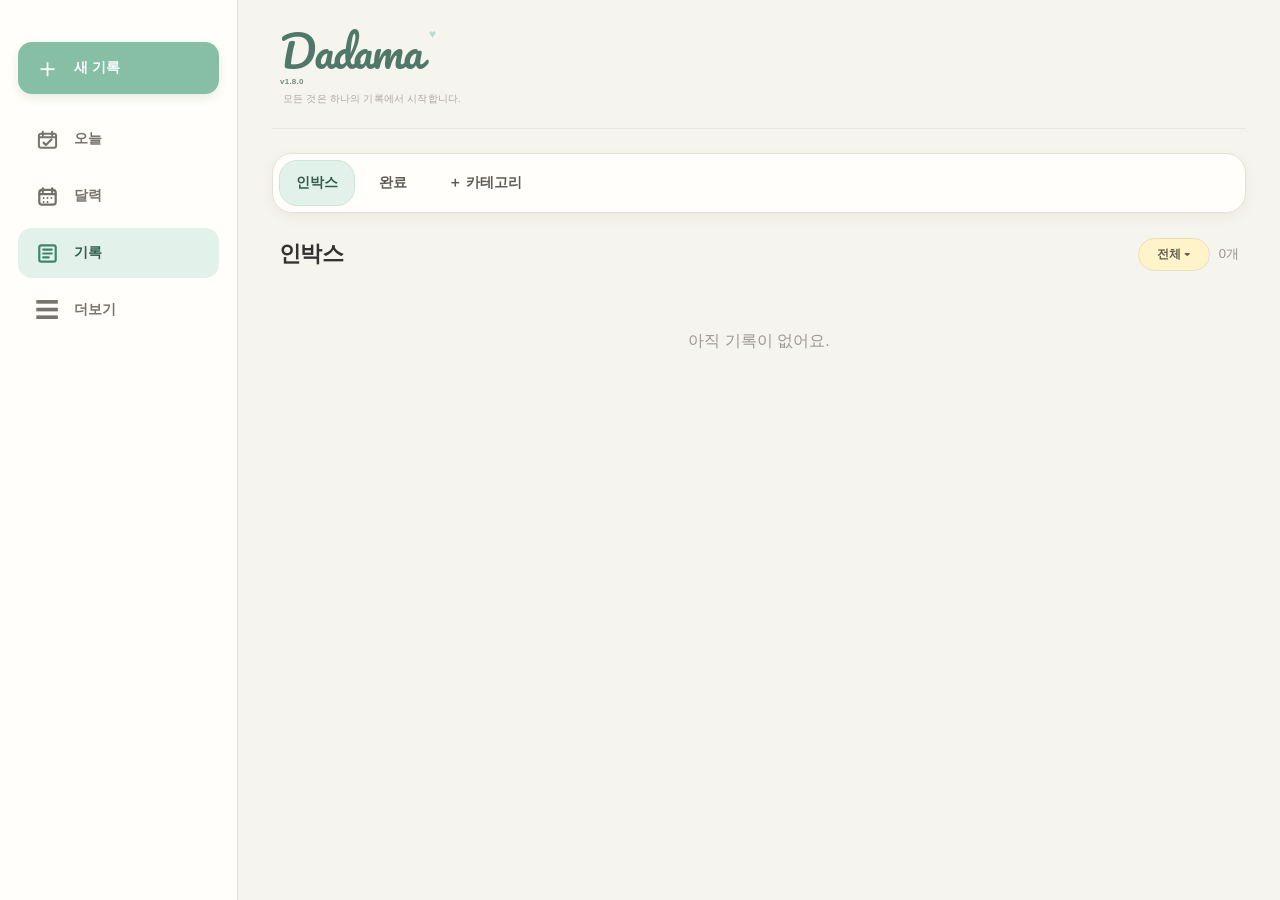
==== commit b30567b9: "Refresh Dadama logo style cache" ====
--- a/index.html
+++ b/index.html
@@ -1 +1 @@
-<!doctype html><html lang="ko"><head><meta charset="utf-8"><meta name="viewport" content="width=device-width,initial-scale=1,viewport-fit=cover"><meta name="theme-color" content="#abd5c2"><title>Dadama v1.8.0</title><link rel="manifest" href="/manifest.webmanifest?v=1305"><link rel="stylesheet" href="/jjongkeep.css?v=1405"><link rel="stylesheet" href="/calendar-insights.css?v=1380"><link rel="stylesheet" href="/mandalart-v142.css?v=1480"><link rel="stylesheet" href="/glass-ui.css?v=1822"><link rel="icon" href="/icons/icon-192.png?v=2"><link rel="apple-touch-icon" href="/icons/icon-192.png?v=2"></head><body><main class="app"><header class="top"><div><h1><span class="brand-name">Dadama</span><small>v1.8.0</small></h1><p>모든 것은 하나의 기록에서 시작합니다.</p></div><div class="top-actions"><button id="moreOpen" type="button" aria-label="더보기">⋯</button><button id="thoughtOpen" type="button">생각정리</button><button id="calendarOpen" type="button">달력</button><button id="newRecord" class="primary" type="button">＋ 새 기록</button></div></header><section id="normalView"><nav id="categories" class="categories"></nav><section class="records-head"><strong id="viewTitle">인박스</strong><div class="head-actions"><span id="recordCount">0개</span></div></section></section><section id="todayView" class="today-view hidden"><div class="today-head"><div><strong id="todayTitle">오늘</strong><span id="todayProgress">0 / 0 완료</span></div></div><div id="todayList" class="today-list"></div><div id="todayEmpty" class="empty">오늘 할 일이 없어요.</div></section><section id="thoughtView" class="thought-view hidden"><div class="thought-top"><button id="thoughtBack" type="button">← 돌아가기</button><strong>생각정리</strong></div><div class="thought-intro"><strong>머릿속에 있는 걸 먼저 꺼내세요.</strong><p>정리하려고 하지 말고 생각나는 대로 한 줄씩 적어보세요.</p><div class="thought-timer"><span id="thoughtTimer">03:00</span><button id="thoughtTimerToggle" type="button">시작</button><button id="thoughtTimerReset" type="button">초기화</button></div></div><div id="thoughtInputs" class="thought-inputs"></div><button id="thoughtAdd" type="button">＋ 생각 한 줄 추가</button><button id="thoughtDone" class="primary thought-done" type="button">다 꺼냈어</button></section><section id="calendarView" class="calendar-view hidden"><div class="calendar-top"><button id="calendarBack" type="button">← 돌아가기</button><strong id="calendarTitle"></strong></div><div class="calendar-mode"><button id="calendarMonthMode" class="active" type="button">월간</button><button id="calendarWeekMode" type="button">주간</button></div><div class="calendar-nav"><button id="calendarPrev" type="button">‹</button><strong id="calendarRangeTitle"></strong><button id="calendarNext" type="button">›</button></div><div class="calendar-weekdays"><span>일</span><span>월</span><span>화</span><span>수</span><span>목</span><span>금</span><span>토</span></div><div id="calendarGrid" class="calendar-grid"></div><div class="calendar-list-head"><div class="calendar-list-summary"><strong id="calendarListTitle">이번 달 기록</strong><span id="calendarCount">0개</span></div><div class="calendar-list-actions"><button id="calendarToday" type="button">오늘</button><button id="calendarAdd" class="primary" type="button">＋ 등록</button></div></div></section><div id="bulkBar" class="bulk-bar hidden"><span id="selectedCount">0개 선택</span><button id="bulkCancel" type="button">취소</button><button id="bulkDelete" type="button" class="danger">삭제</button></div><section id="list" class="list"></section><div id="empty" class="empty">아직 기록이 없어요.</div></main><nav class="bottom-nav" aria-label="주요 메뉴"><button id="bottomToday" type="button"><span class="nav-icon"><svg class="nav-svg nav-today" viewBox="0 0 32 32" aria-hidden="true"><path d="M7.5 8.5h17a2.5 2.5 0 0 1 2.5 2.5v13a2.5 2.5 0 0 1-2.5 2.5h-17A2.5 2.5 0 0 1 5 24V11a2.5 2.5 0 0 1 2.5-2.5Z" fill="none" stroke="currentColor" stroke-width="2"/><path d="M10 6v5M22 6v5M5.5 13h21" fill="none" stroke="currentColor" stroke-width="2" stroke-linecap="round"/><path d="M11 20l3 3 7-7" fill="none" stroke="currentColor" stroke-width="2.2" stroke-linecap="round" stroke-linejoin="round"/></svg></span><span>오늘</span></button><button id="bottomCalendar" type="button"><span class="nav-icon"><svg class="nav-svg" viewBox="0 0 32 32" aria-hidden="true"><rect x="5.5" y="7.5" width="21" height="19" rx="3.5" fill="none" stroke="currentColor" stroke-width="2.2"/><path d="M10 5.5v5M22 5.5v5M5.8 13h20.4" fill="none" stroke="currentColor" stroke-width="2.2" stroke-linecap="round"/><circle cx="11" cy="18" r="1.25" fill="currentColor"/><circle cx="16" cy="18" r="1.25" fill="currentColor"/><circle cx="21" cy="18" r="1.25" fill="currentColor"/><circle cx="11" cy="23" r="1.25" fill="currentColor"/><circle cx="16" cy="23" r="1.25" fill="currentColor"/></svg></span><span>달력</span></button><button id="bottomRecords" class="active" type="button"><span class="nav-icon"><svg class="nav-svg" viewBox="0 0 32 32" aria-hidden="true"><path d="M8 5.5h16a2.5 2.5 0 0 1 2.5 2.5v16a2.5 2.5 0 0 1-2.5 2.5H8A2.5 2.5 0 0 1 5.5 24V8A2.5 2.5 0 0 1 8 5.5Z" fill="none" stroke="currentColor" stroke-width="2.2"/><path d="M10.5 11h11M10.5 16h11M10.5 21h7" fill="none" stroke="currentColor" stroke-width="2.2" stroke-linecap="round"/></svg></span><span>기록</span></button><button id="bottomNew" type="button"><span class="nav-icon">＋</span><span>새 기록</span></button><button id="bottomMore" type="button"><span class="nav-icon">☰</span><span>더보기</span></button></nav><div id="editor" class="modal hidden" role="dialog" aria-modal="true"><div class="editor"><header><strong id="editorTitle">새 기록</strong><div class="editor-header-actions"><button id="closeEditor" type="button" class="round">✕</button><button id="saveRecord" type="button" class="primary">저장</button></div></header><div id="blocks" class="blocks"></div><div class="add-blocks"><button id="addText" type="button">＋ 글</button><label>＋ 사진<input id="addImage" type="file" accept="image/*" multiple hidden></label></div><div class="editor-fields"><label class="today-task-field">오늘 할 일 <span><input id="todayTask" type="checkbox"> 오늘에 표시</span></label><label>반복 <select id="repeatRule"><option value="none">안 함</option><option value="daily">매일</option></select></label><label>카테고리 <select id="categorySelect"><option value="">인박스 (미지정)</option></select></label><label>시작 날짜 · 시간 <input id="recordStartDate" type="datetime-local"></label><label>끝 날짜 · 시간 <input id="recordEndDate" type="datetime-local"></label></div><footer><button id="deleteRecord" type="button" class="danger">삭제</button></footer></div></div><div id="categoryDialog" class="modal hidden"><div class="category-dialog"><header><strong>카테고리 관리</strong><button id="closeCategories" type="button" class="round">✕</button></header><div id="categoryManage"></div><div class="category-new"><input id="newCategoryName" placeholder="새 카테고리 이름"><button id="addCategory" type="button" class="primary">추가</button></div></div></div><div id="toast" class="toast"></div><script src="/jjongkeep.js?v=1363"></script><script src="/card-tools.js?v=1373"></script><script src="/today-view.js?v=1005"></script><script src="/card-view.js?v=1820"></script><script src="/swipe-calendar.js?v=1620"></script><script src="/thought-organizer.js?v=1303"></script><script src="/date-picker.js?v=1341"></script><script src="/mandalart.js?v=14110"></script><script src="/more-tools.js?v=1810"></script><script>(()=>{const grid=document.getElementById('calendarGrid');if(grid){const sync=()=>grid.querySelectorAll('.day-count').forEach(el=>{const n=parseInt(el.textContent,10);if(Number.isFinite(n))el.dataset.count=String(n)});new MutationObserver(sync).observe(grid,{childList:true,subtree:true});sync()}const records=document.getElementById('bottomRecords'),calendar=document.getElementById('bottomCalendar'),newBtn=document.getElementById('bottomNew'),more=document.getElementById('bottomMore');const today=document.getElementById('bottomToday');const setActive=name=>{today?.classList.toggle('active',name==='today');records?.classList.toggle('active',name==='records');calendar?.classList.toggle('active',name==='calendar')};records?.addEventListener('click',()=>{if(!document.getElementById('calendarView')?.classList.contains('hidden'))document.getElementById('calendarBack')?.click();else if(!document.getElementById('thoughtView')?.classList.contains('hidden'))document.getElementById('thoughtBack')?.click();setActive('records')});calendar?.addEventListener('click',()=>{if(document.getElementById('calendarView')?.classList.contains('hidden'))document.getElementById('calendarOpen')?.click();setActive('calendar')});newBtn?.addEventListener('click',()=>{setActive('');document.getElementById('newRecord')?.click()});more?.addEventListener('click',()=>{setActive('');document.getElementById('moreOpen')?.click()});document.getElementById('calendarOpen')?.addEventListener('click',()=>{setActive('calendar');requestAnimationFrame(()=>window.scrollTo({top:0,left:0,behavior:'auto'}))});document.getElementById('calendarBack')?.addEventListener('click',()=>setActive('records'))})();</script></body></html>+<!doctype html><html lang="ko"><head><meta charset="utf-8"><meta name="viewport" content="width=device-width,initial-scale=1,viewport-fit=cover"><meta name="theme-color" content="#abd5c2"><title>Dadama v1.8.0</title><link rel="manifest" href="/manifest.webmanifest?v=1305"><link rel="stylesheet" href="/jjongkeep.css?v=1405"><link rel="stylesheet" href="/calendar-insights.css?v=1380"><link rel="stylesheet" href="/mandalart-v142.css?v=1480"><link rel="stylesheet" href="/glass-ui.css?v=1823"><link rel="icon" href="/icons/icon-192.png?v=2"><link rel="apple-touch-icon" href="/icons/icon-192.png?v=2"></head><body><main class="app"><header class="top"><div><h1><span class="brand-name">Dadama</span><small>v1.8.0</small></h1><p>모든 것은 하나의 기록에서 시작합니다.</p></div><div class="top-actions"><button id="moreOpen" type="button" aria-label="더보기">⋯</button><button id="thoughtOpen" type="button">생각정리</button><button id="calendarOpen" type="button">달력</button><button id="newRecord" class="primary" type="button">＋ 새 기록</button></div></header><section id="normalView"><nav id="categories" class="categories"></nav><section class="records-head"><strong id="viewTitle">인박스</strong><div class="head-actions"><span id="recordCount">0개</span></div></section></section><section id="todayView" class="today-view hidden"><div class="today-head"><div><strong id="todayTitle">오늘</strong><span id="todayProgress">0 / 0 완료</span></div></div><div id="todayList" class="today-list"></div><div id="todayEmpty" class="empty">오늘 할 일이 없어요.</div></section><section id="thoughtView" class="thought-view hidden"><div class="thought-top"><button id="thoughtBack" type="button">← 돌아가기</button><strong>생각정리</strong></div><div class="thought-intro"><strong>머릿속에 있는 걸 먼저 꺼내세요.</strong><p>정리하려고 하지 말고 생각나는 대로 한 줄씩 적어보세요.</p><div class="thought-timer"><span id="thoughtTimer">03:00</span><button id="thoughtTimerToggle" type="button">시작</button><button id="thoughtTimerReset" type="button">초기화</button></div></div><div id="thoughtInputs" class="thought-inputs"></div><button id="thoughtAdd" type="button">＋ 생각 한 줄 추가</button><button id="thoughtDone" class="primary thought-done" type="button">다 꺼냈어</button></section><section id="calendarView" class="calendar-view hidden"><div class="calendar-top"><button id="calendarBack" type="button">← 돌아가기</button><strong id="calendarTitle"></strong></div><div class="calendar-mode"><button id="calendarMonthMode" class="active" type="button">월간</button><button id="calendarWeekMode" type="button">주간</button></div><div class="calendar-nav"><button id="calendarPrev" type="button">‹</button><strong id="calendarRangeTitle"></strong><button id="calendarNext" type="button">›</button></div><div class="calendar-weekdays"><span>일</span><span>월</span><span>화</span><span>수</span><span>목</span><span>금</span><span>토</span></div><div id="calendarGrid" class="calendar-grid"></div><div class="calendar-list-head"><div class="calendar-list-summary"><strong id="calendarListTitle">이번 달 기록</strong><span id="calendarCount">0개</span></div><div class="calendar-list-actions"><button id="calendarToday" type="button">오늘</button><button id="calendarAdd" class="primary" type="button">＋ 등록</button></div></div></section><div id="bulkBar" class="bulk-bar hidden"><span id="selectedCount">0개 선택</span><button id="bulkCancel" type="button">취소</button><button id="bulkDelete" type="button" class="danger">삭제</button></div><section id="list" class="list"></section><div id="empty" class="empty">아직 기록이 없어요.</div></main><nav class="bottom-nav" aria-label="주요 메뉴"><button id="bottomToday" type="button"><span class="nav-icon"><svg class="nav-svg nav-today" viewBox="0 0 32 32" aria-hidden="true"><path d="M7.5 8.5h17a2.5 2.5 0 0 1 2.5 2.5v13a2.5 2.5 0 0 1-2.5 2.5h-17A2.5 2.5 0 0 1 5 24V11a2.5 2.5 0 0 1 2.5-2.5Z" fill="none" stroke="currentColor" stroke-width="2"/><path d="M10 6v5M22 6v5M5.5 13h21" fill="none" stroke="currentColor" stroke-width="2" stroke-linecap="round"/><path d="M11 20l3 3 7-7" fill="none" stroke="currentColor" stroke-width="2.2" stroke-linecap="round" stroke-linejoin="round"/></svg></span><span>오늘</span></button><button id="bottomCalendar" type="button"><span class="nav-icon"><svg class="nav-svg" viewBox="0 0 32 32" aria-hidden="true"><rect x="5.5" y="7.5" width="21" height="19" rx="3.5" fill="none" stroke="currentColor" stroke-width="2.2"/><path d="M10 5.5v5M22 5.5v5M5.8 13h20.4" fill="none" stroke="currentColor" stroke-width="2.2" stroke-linecap="round"/><circle cx="11" cy="18" r="1.25" fill="currentColor"/><circle cx="16" cy="18" r="1.25" fill="currentColor"/><circle cx="21" cy="18" r="1.25" fill="currentColor"/><circle cx="11" cy="23" r="1.25" fill="currentColor"/><circle cx="16" cy="23" r="1.25" fill="currentColor"/></svg></span><span>달력</span></button><button id="bottomRecords" class="active" type="button"><span class="nav-icon"><svg class="nav-svg" viewBox="0 0 32 32" aria-hidden="true"><path d="M8 5.5h16a2.5 2.5 0 0 1 2.5 2.5v16a2.5 2.5 0 0 1-2.5 2.5H8A2.5 2.5 0 0 1 5.5 24V8A2.5 2.5 0 0 1 8 5.5Z" fill="none" stroke="currentColor" stroke-width="2.2"/><path d="M10.5 11h11M10.5 16h11M10.5 21h7" fill="none" stroke="currentColor" stroke-width="2.2" stroke-linecap="round"/></svg></span><span>기록</span></button><button id="bottomNew" type="button"><span class="nav-icon">＋</span><span>새 기록</span></button><button id="bottomMore" type="button"><span class="nav-icon">☰</span><span>더보기</span></button></nav><div id="editor" class="modal hidden" role="dialog" aria-modal="true"><div class="editor"><header><strong id="editorTitle">새 기록</strong><div class="editor-header-actions"><button id="closeEditor" type="button" class="round">✕</button><button id="saveRecord" type="button" class="primary">저장</button></div></header><div id="blocks" class="blocks"></div><div class="add-blocks"><button id="addText" type="button">＋ 글</button><label>＋ 사진<input id="addImage" type="file" accept="image/*" multiple hidden></label></div><div class="editor-fields"><label class="today-task-field">오늘 할 일 <span><input id="todayTask" type="checkbox"> 오늘에 표시</span></label><label>반복 <select id="repeatRule"><option value="none">안 함</option><option value="daily">매일</option></select></label><label>카테고리 <select id="categorySelect"><option value="">인박스 (미지정)</option></select></label><label>시작 날짜 · 시간 <input id="recordStartDate" type="datetime-local"></label><label>끝 날짜 · 시간 <input id="recordEndDate" type="datetime-local"></label></div><footer><button id="deleteRecord" type="button" class="danger">삭제</button></footer></div></div><div id="categoryDialog" class="modal hidden"><div class="category-dialog"><header><strong>카테고리 관리</strong><button id="closeCategories" type="button" class="round">✕</button></header><div id="categoryManage"></div><div class="category-new"><input id="newCategoryName" placeholder="새 카테고리 이름"><button id="addCategory" type="button" class="primary">추가</button></div></div></div><div id="toast" class="toast"></div><script src="/jjongkeep.js?v=1363"></script><script src="/card-tools.js?v=1373"></script><script src="/today-view.js?v=1005"></script><script src="/card-view.js?v=1820"></script><script src="/swipe-calendar.js?v=1620"></script><script src="/thought-organizer.js?v=1303"></script><script src="/date-picker.js?v=1341"></script><script src="/mandalart.js?v=14110"></script><script src="/more-tools.js?v=1810"></script><script>(()=>{const grid=document.getElementById('calendarGrid');if(grid){const sync=()=>grid.querySelectorAll('.day-count').forEach(el=>{const n=parseInt(el.textContent,10);if(Number.isFinite(n))el.dataset.count=String(n)});new MutationObserver(sync).observe(grid,{childList:true,subtree:true});sync()}const records=document.getElementById('bottomRecords'),calendar=document.getElementById('bottomCalendar'),newBtn=document.getElementById('bottomNew'),more=document.getElementById('bottomMore');const today=document.getElementById('bottomToday');const setActive=name=>{today?.classList.toggle('active',name==='today');records?.classList.toggle('active',name==='records');calendar?.classList.toggle('active',name==='calendar')};records?.addEventListener('click',()=>{if(!document.getElementById('calendarView')?.classList.contains('hidden'))document.getElementById('calendarBack')?.click();else if(!document.getElementById('thoughtView')?.classList.contains('hidden'))document.getElementById('thoughtBack')?.click();setActive('records')});calendar?.addEventListener('click',()=>{if(document.getElementById('calendarView')?.classList.contains('hidden'))document.getElementById('calendarOpen')?.click();setActive('calendar')});newBtn?.addEventListener('click',()=>{setActive('');document.getElementById('newRecord')?.click()});more?.addEventListener('click',()=>{setActive('');document.getElementById('moreOpen')?.click()});document.getElementById('calendarOpen')?.addEventListener('click',()=>{setActive('calendar');requestAnimationFrame(()=>window.scrollTo({top:0,left:0,behavior:'auto'}))});document.getElementById('calendarBack')?.addEventListener('click',()=>setActive('records'))})();</script></body></html>
--- a/glass-ui.css
+++ b/glass-ui.css
@@ -1,7 +1,8 @@
+@import url("https://fonts.googleapis.com/css2?family=Pacifico&display=swap");
 /* 담다 Stationery Pastel UI — visual overrides only; lightweight rendering */
 :root{--bg:#fbfaf6;--paper:#fffefa;--ink:#333333;--muted:#85827d;--mint:#abd5c2;--mint-soft:#e3f1eb;--pink:#f6b7c3;--blue:#bfddf0;--yellow:#f7e488;--line:#e8e4dc;--shadow:0 5px 14px rgba(65,61,54,.05),0 1px 3px rgba(65,61,54,.025);--soft-shadow:0 2px 7px rgba(65,61,54,.04)}
 html,body{background:var(--bg);color:var(--ink)}body{background-image:linear-gradient(180deg,#fffefa 0,#faf8f3 390px)}.app{max-width:780px;padding:8px 16px 126px}
-.top{position:relative;min-height:106px;padding:18px 18px 12px;border:0;background:transparent;box-shadow:none;text-align:center;display:flex;align-items:center;justify-content:center}.top>div:first-child{width:100%;display:flex;flex-direction:column;align-items:center;justify-content:center;gap:4px}.top h1{display:flex;flex-direction:column;align-items:center;gap:4px;margin:0;color:#4f7868}.top h1>.brand-name{font-family:"Segoe Script","Brush Script MT","Snell Roundhand","URW Chancery L",cursive;font-size:40px;line-height:.95;font-weight:600;font-style:italic;letter-spacing:-2px}.top h1>.brand-name::after{content:"♥";display:inline-block;margin-left:7px;color:#b5ddd0;font-family:Arial,sans-serif;font-size:12px;font-style:normal;vertical-align:top}.top small{font-size:8px;font-weight:750;letter-spacing:.25px;color:#6e8e81}.top p{margin:2px 0 0;color:#aaa7a1;font-size:9.5px;line-height:1.35;letter-spacing:.2px}.top::before,.top::after{content:none!important;display:none!important}.top-actions{display:none!important}
+.top{position:relative;min-height:106px;padding:18px 18px 12px;border:0;background:transparent;box-shadow:none;text-align:center;display:flex;align-items:center;justify-content:center}.top>div:first-child{width:100%;display:flex;flex-direction:column;align-items:center;justify-content:center;gap:4px}.top h1{display:flex;flex-direction:column;align-items:center;gap:4px;margin:0;color:#4f7868}.top h1>.brand-name{font-family:"Pacifico","Segoe Script","Brush Script MT",cursive;font-size:40px;line-height:1.05;font-weight:400;font-style:normal;letter-spacing:-1.2px}.top h1>.brand-name::after{content:"♥";display:inline-block;margin-left:7px;color:#b5ddd0;font-family:Arial,sans-serif;font-size:12px;font-style:normal;vertical-align:top}.top small{font-size:8px;font-weight:750;letter-spacing:.25px;color:#6e8e81}.top p{margin:2px 0 0;color:#aaa7a1;font-size:9.5px;line-height:1.35;letter-spacing:.2px}.top::before,.top::after{content:none!important;display:none!important}.top-actions{display:none!important}
 .categories{margin:0;padding:6px;border:1px solid #e5e1d9;border-radius:20px;background:#fffefa;box-shadow:0 4px 13px rgba(65,61,54,.06);min-height:58px;display:flex;align-items:center}.categories button{min-height:46px;box-shadow:none;border-color:transparent;background:transparent;padding:9px 16px;color:#5e5a56;font-size:14px;font-weight:800}.categories button.active{background:var(--mint-soft);color:#315d4d;border-color:#cce4d9;border-radius:18px;box-shadow:none}.records-head{margin-top:22px;padding:0 5px}.records-head strong{font-size:22px;letter-spacing:-.7px;color:#343230}.records-head span{font-size:13px;color:#98948e}.priority-filter{border:1px solid #eadfba;background:#fff4c9;border-radius:999px;box-shadow:none;color:#625d50}
 .list{gap:16px}.record{background:#fffefa;border:2px solid #e7e2d8;box-shadow:var(--shadow);border-radius:22px;padding:18px}.record[data-priority="0"]{border-color:#e7e2d8}.record[data-priority="1"]{border-color:var(--mint)}.record[data-priority="2"]{border-color:var(--blue)}.record[data-priority="3"]{border-color:var(--yellow)}.record[data-priority="4"]{border-color:var(--pink)}.record.selected{border-color:#88bba4}.record-content.collapsible.collapsed:after{background:linear-gradient(transparent,#fffefa)}.block-text{color:#393734;line-height:1.68}.block-image{border-radius:17px;background:#f5f2ec}.card-photo-wrap{position:relative}.card-photo-nav{display:none}.meta{color:#9a9690}.card-actions{margin-top:10px;gap:6px;align-items:center}.card-actions button{min-height:34px;height:34px;padding:4px 11px;border:1px solid #e6e1d8;background:#f8f5ef;box-shadow:none;color:#56524d;border-radius:11px;font-weight:800;line-height:1.05}.card-actions .priority-quick{background:#f2f3f2}.card-actions .today-quick{background:#f8f5ef;border-color:#e6e1d8}.card-actions .today-quick.active{background:#fff4c9;border-color:#efe2aa}.card-actions .category-quick{background:#e6f0f7;border-color:#d4e5ef}
 .calendar-view{margin-top:7px}.calendar-top{display:none!important}.calendar-mode{width:max-content;margin:0 auto 12px!important;padding:3px;gap:2px!important;border:1px solid #e5e1d9;border-radius:13px;background:#f5f2ec}.calendar-mode button{min-width:70px;height:32px;padding:0 15px!important;border:0!important;border-radius:10px!important;background:transparent!important;color:#858079!important;box-shadow:none!important;font-size:12px}.calendar-mode button.active{background:#e3f1eb!important;color:#3f6e5d!important;box-shadow:none!important}.calendar-nav{margin:1px 2px 11px!important;display:grid!important;grid-template-columns:34px 1fr 34px;align-items:center;gap:8px}.calendar-nav strong{text-align:center;font-size:19px!important;color:#3b3936}.calendar-nav button{width:34px;height:34px;padding:0!important;border:1px solid #e7e2d8!important;border-radius:50%!important;background:#fffefa!important;color:#5c766c!important;box-shadow:none!important;font-size:23px;font-weight:500;line-height:1}.calendar-weekdays{margin-top:1px}.calendar-day{border-color:#d9e7ee!important;background:#fbfdff!important}.calendar-day.today{border-color:#d9e7ee!important;background:#fbfdff!important;box-shadow:none!important}.calendar-day.selected{border-color:#86bea6!important;background:#fbfdff!important;box-shadow:inset 0 0 0 1px #86bea6!important;font-weight:800}.calendar-list-head{margin:14px 0 12px!important;padding:12px 13px!important;min-height:58px;display:flex!important;align-items:center!important;justify-content:space-between!important;gap:10px;border:1px solid #ebe7df;border-radius:18px;background:#fffefa;box-shadow:0 3px 10px rgba(65,61,54,.045)}.calendar-list-summary{min-width:0;display:flex;align-items:center;gap:8px}.calendar-list-summary strong{font-size:16px!important;color:#383633;white-space:nowrap}.calendar-list-summary #calendarCount{min-width:28px;height:28px;padding:0 8px;display:inline-flex;align-items:center;justify-content:center;border-radius:999px;background:#dff0e8;color:#477565;font-size:12px!important;font-weight:800;white-space:nowrap}.calendar-list-actions{display:flex;align-items:center;gap:7px;margin-left:auto}.calendar-list-actions button{height:34px!important;min-height:34px;padding:0 13px!important;border-radius:12px!important;box-shadow:none!important;font-size:12px;font-weight:800;white-space:nowrap}.calendar-list-actions #calendarToday{border:1px solid #b9dece!important;background:#fffefa!important;color:#4d9b7e!important}.calendar-list-actions #calendarAdd{border:1px solid #86bea6!important;background:#86bea6!important;color:#fff!important;padding:0 14px!important}
